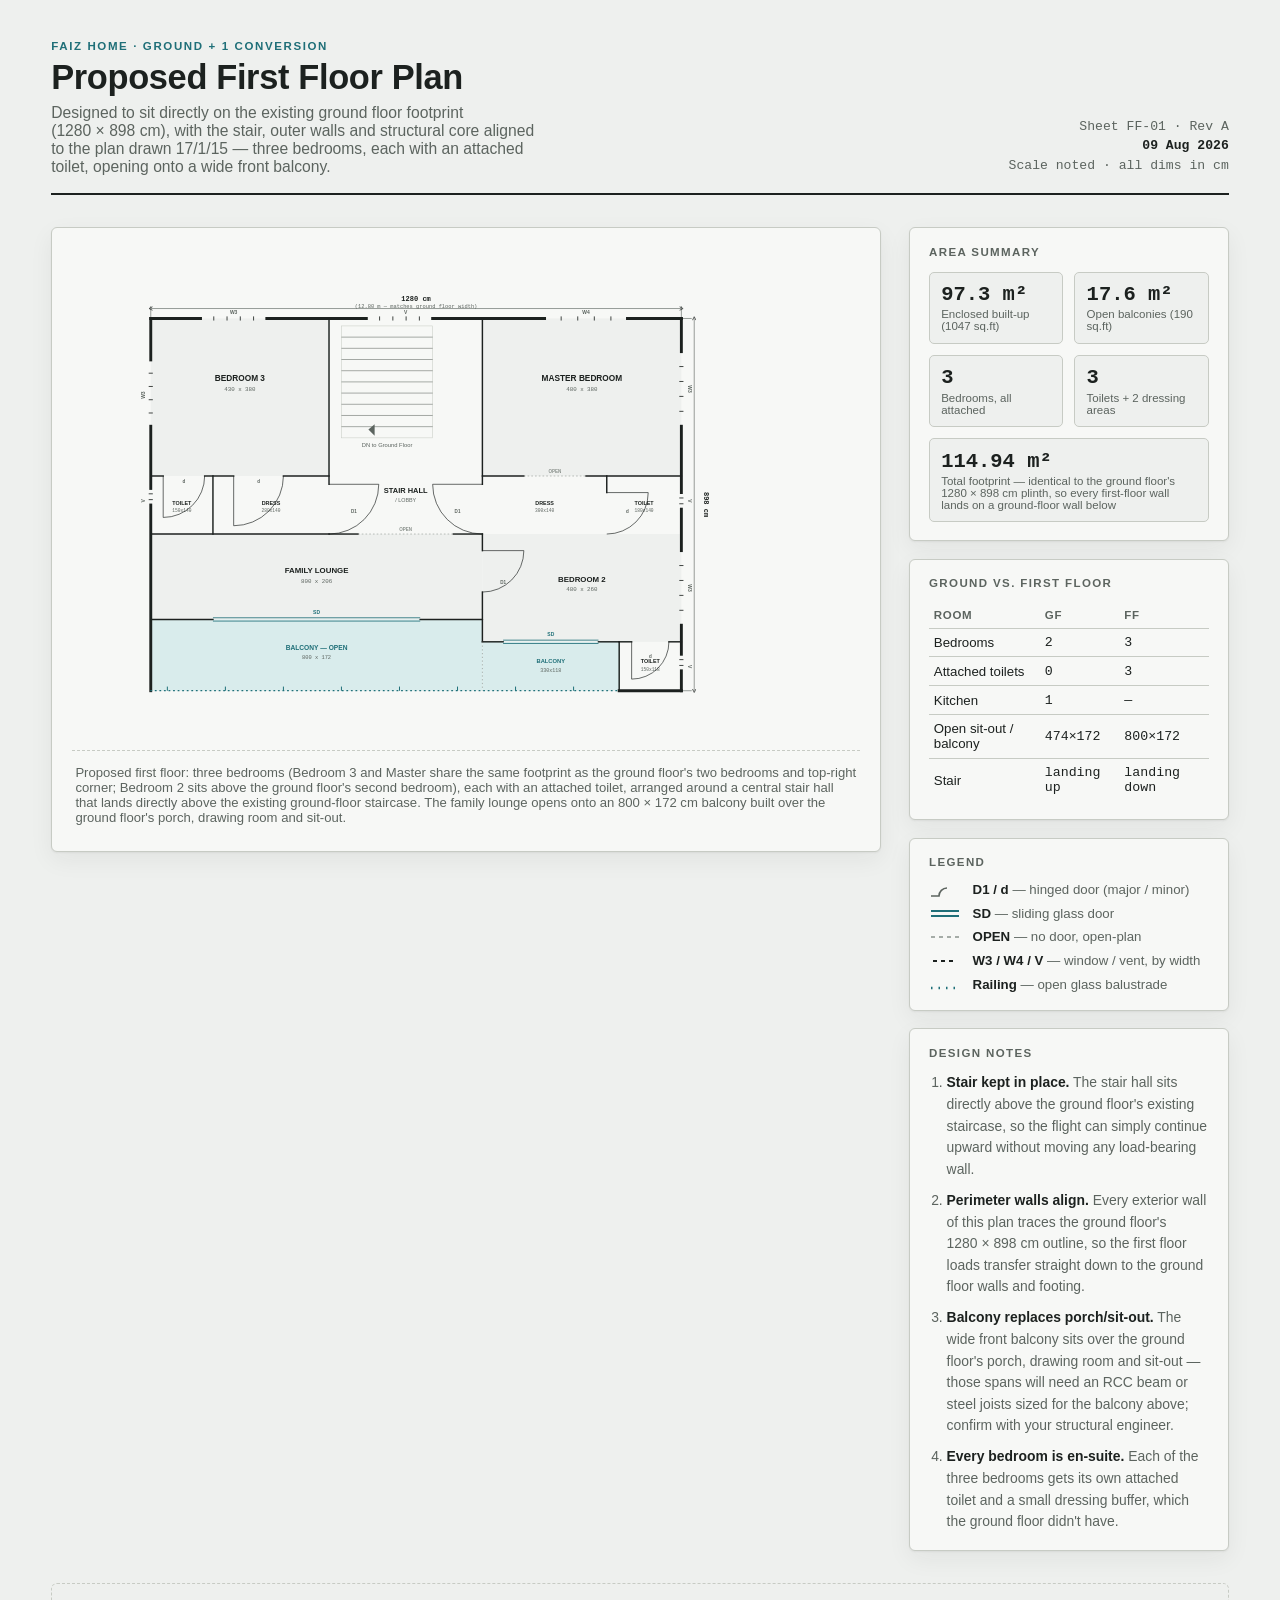
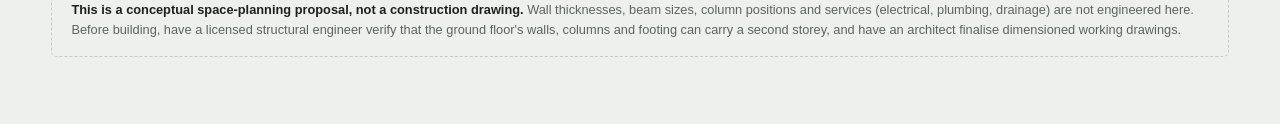
==== first-floor-plan.html @ 9ea0c346 "Add proposed first floor plan for ground+1 conversion Aligns the stair, outer walls and structural c" ====
<!doctype html>
<title>Faiz Home — Proposed First Floor Plan</title>
<style>
  @font-face {
    font-family: "Sheet Mono";
    src: local("SF Mono"), local("Cascadia Code"), local("Consolas");
  }

  :root{
    --paper:#eef0ee;
    --paper-raised:#f7f8f6;
    --ink:#1c211f;
    --ink-soft:#5c645f;
    --ink-faint:#8b928d;
    --grid:#d3d7d1;
    --accent:#1f6f78;
    --accent-soft:#d9ecec;
    --line-hair:#c7cbc4;
    --shadow: 0 1px 2px rgba(28,33,31,.06), 0 8px 24px rgba(28,33,31,.06);
  }
  @media (prefers-color-scheme: dark){
    :root:not([data-theme="light"]){
      --paper:#171a18;
      --paper-raised:#1e2220;
      --ink:#e8ece8;
      --ink-soft:#9aa39c;
      --ink-faint:#616960;
      --grid:#2b302c;
      --accent:#5fd0d4;
      --accent-soft:rgba(95,208,212,.12);
      --line-hair:#33372f;
      --shadow: 0 1px 2px rgba(0,0,0,.3), 0 8px 24px rgba(0,0,0,.35);
    }
  }
  :root[data-theme="dark"]{
    --paper:#171a18;
    --paper-raised:#1e2220;
    --ink:#e8ece8;
    --ink-soft:#9aa39c;
    --ink-faint:#616960;
    --grid:#2b302c;
    --accent:#5fd0d4;
    --accent-soft:rgba(95,208,212,.12);
    --line-hair:#33372f;
    --shadow: 0 1px 2px rgba(0,0,0,.3), 0 8px 24px rgba(0,0,0,.35);
  }

  *{box-sizing:border-box;}
  body{
    margin:0;
    background:var(--paper);
    color:var(--ink);
    font-family:-apple-system,"Segoe UI",Roboto,"Helvetica Neue",Arial,sans-serif;
    padding:2.5rem clamp(1rem,4vw,3.5rem) 4rem;
  }
  .wrap{max-width:1320px;margin:0 auto;}

  header.page{
    display:flex;
    flex-wrap:wrap;
    justify-content:space-between;
    align-items:flex-end;
    gap:1.5rem;
    border-bottom:2px solid var(--ink);
    padding-bottom:1.1rem;
    margin-bottom:2rem;
  }
  .eyebrow{
    font-size:.72rem;
    letter-spacing:.14em;
    text-transform:uppercase;
    color:var(--accent);
    font-weight:700;
    margin:0 0 .4rem;
  }
  h1{
    margin:0;
    font-size:clamp(1.5rem,3vw,2.15rem);
    font-weight:800;
    letter-spacing:-.01em;
    text-wrap:balance;
  }
  .subtitle{
    margin:.4rem 0 0;
    color:var(--ink-soft);
    font-size:.98rem;
    max-width:56ch;
  }
  .meta{
    text-align:right;
    font-family:"Sheet Mono",ui-monospace,"SF Mono","Cascadia Code",Consolas,monospace;
    font-size:.82rem;
    color:var(--ink-soft);
    line-height:1.5;
    font-variant-numeric:tabular-nums;
  }
  .meta strong{color:var(--ink);}

  .layout{
    display:grid;
    grid-template-columns:minmax(0,1fr) 320px;
    gap:1.75rem;
    align-items:start;
  }
  @media (max-width:960px){
    .layout{grid-template-columns:1fr;}
  }

  .sheet{
    background:var(--paper-raised);
    border:1px solid var(--line-hair);
    border-radius:6px;
    box-shadow:var(--shadow);
    padding:1.25rem 1.25rem .5rem;
  }
  .sheet svg{width:100%;height:auto;display:block;}
  figure{margin:0;}
  figcaption{
    font-size:.82rem;
    color:var(--ink-soft);
    padding:.9rem .2rem 1.1rem;
    border-top:1px dashed var(--line-hair);
    margin-top:.75rem;
  }

  .side{display:flex;flex-direction:column;gap:1.1rem;}
  .card{
    background:var(--paper-raised);
    border:1px solid var(--line-hair);
    border-radius:6px;
    padding:1.1rem 1.2rem;
    box-shadow:var(--shadow);
  }
  .card h2{
    font-size:.72rem;
    letter-spacing:.12em;
    text-transform:uppercase;
    color:var(--ink-soft);
    margin:0 0 .85rem;
    font-weight:700;
  }

  .stats{display:grid;grid-template-columns:1fr 1fr;gap:.7rem;}
  .stat{
    background:var(--paper);
    border:1px solid var(--line-hair);
    border-radius:5px;
    padding:.65rem .7rem;
  }
  .stat .n{
    font-family:"Sheet Mono",ui-monospace,"SF Mono",Consolas,monospace;
    font-size:1.28rem;
    font-weight:700;
    font-variant-numeric:tabular-nums;
    display:block;
    color:var(--ink);
  }
  .stat .l{font-size:.72rem;color:var(--ink-soft);margin-top:.15rem;display:block;}
  .stat.full{grid-column:1/-1;}

  .legend{display:flex;flex-direction:column;gap:.55rem;}
  .legend .row{display:flex;align-items:center;gap:.6rem;font-size:.83rem;color:var(--ink-soft);}
  .legend .sw{flex:0 0 34px;height:14px;display:flex;align-items:center;justify-content:center;}
  .legend svg{overflow:visible;}
  .legend b{color:var(--ink);font-weight:600;}

  .notes{margin:0;padding-left:1.1rem;font-size:.87rem;color:var(--ink-soft);line-height:1.55;}
  .notes li{margin-bottom:.6rem;}
  .notes li:last-child{margin-bottom:0;}
  .notes strong{color:var(--ink);}

  table.compare{width:100%;border-collapse:collapse;font-size:.83rem;}
  table.compare th,table.compare td{
    text-align:left;padding:.4rem .3rem;border-bottom:1px solid var(--line-hair);
    font-variant-numeric:tabular-nums;
  }
  table.compare th{color:var(--ink-soft);font-weight:600;font-size:.72rem;text-transform:uppercase;letter-spacing:.06em;}
  table.compare td.n{font-family:"Sheet Mono",ui-monospace,"SF Mono",Consolas,monospace;}
  table.compare tr:last-child td{border-bottom:none;}

  .disclaimer{
    margin-top:2rem;
    padding:1rem 1.2rem;
    border:1px dashed var(--line-hair);
    border-radius:6px;
    font-size:.8rem;
    color:var(--ink-soft);
    line-height:1.55;
  }
  .disclaimer strong{color:var(--ink);}
</style>

<div class="wrap">
  <header class="page">
    <div>
      <p class="eyebrow">Faiz Home &middot; Ground&nbsp;+&nbsp;1 Conversion</p>
      <h1>Proposed First Floor Plan</h1>
      <p class="subtitle">Designed to sit directly on the existing ground floor footprint (1280&nbsp;&times;&nbsp;898&nbsp;cm), with the stair, outer walls and structural core aligned to the plan drawn 17/1/15 — three bedrooms, each with an attached toilet, opening onto a wide front balcony.</p>
    </div>
    <div class="meta">
      Sheet FF&#8209;01 &middot; Rev A<br>
      <strong>09 Aug 2026</strong><br>
      Scale noted &middot; all dims in cm
    </div>
  </header>

  <div class="layout">
    <div class="sheet">
      <figure>
        <svg viewBox="0 0 1900 1180" role="img" aria-label="Proposed first floor plan, 1280 by 898 centimetres, showing bedroom 3 with attached toilet and dressing room, a central stair hall and lobby, a master bedroom suite, a family lounge opening onto an 800 by 172 centimetre front balcony, and bedroom 2 with attached toilet and its own balcony, positioned above the ground floor plan's footprint.">
          <defs>
            <marker id="arrow" viewBox="0 0 10 10" refX="5" refY="5" markerWidth="7" markerHeight="7" orient="auto-start-reverse">
              <path d="M1,1 L9,5 L1,9" fill="none" stroke="currentColor" stroke-width="1.6"/>
            </marker>
          </defs>

          <g fill="none" stroke="currentColor" color="var(--ink-soft)" stroke-width="1.5" font-family="'Sheet Mono',ui-monospace,'SF Mono',Consolas,monospace" font-size="17">
            <!-- width dimension -->
            <line x1="190" y1="170" x2="190" y2="140"/>
            <line x1="1470" y1="170" x2="1470" y2="140"/>
            <line x1="190" y1="146" x2="1470" y2="146" marker-start="url(#arrow)" marker-end="url(#arrow)"/>
            <text x="830" y="128" text-anchor="middle" fill="var(--ink)" stroke="none" font-weight="700">1280 cm</text>
            <text x="830" y="128" text-anchor="middle" fill="var(--ink-soft)" stroke="none" font-size="13" dy="16">(12.80 m — matches ground floor width)</text>

            <!-- depth dimension -->
            <line x1="1470" y1="170" x2="1495" y2="170"/>
            <line x1="1470" y1="1068" x2="1495" y2="1068"/>
            <line x1="1501" y1="170" x2="1501" y2="1068" marker-start="url(#arrow)" marker-end="url(#arrow)"/>
            <text x="1524" y="619" text-anchor="middle" fill="var(--ink)" stroke="none" font-weight="700" transform="rotate(90 1524 619)">898 cm</text>
          </g>

          <g transform="translate(190,170)" font-family="-apple-system,Segoe UI,Roboto,Arial,sans-serif">

            <!-- room fills -->
            <g stroke="none">
              <rect x="0" y="0" width="430" height="380" fill="var(--paper)"/>
              <rect x="800" y="0" width="480" height="380" fill="var(--paper)"/>
              <rect x="0" y="520" width="800" height="206" fill="var(--paper)"/>
              <rect x="800" y="520" width="480" height="260" fill="var(--paper)"/>
              <rect x="0" y="726" width="800" height="172" fill="var(--accent-soft)"/>
              <rect x="800" y="780" width="330" height="118" fill="var(--accent-soft)"/>
            </g>

            <!-- stair flight graphic -->
            <g stroke="var(--ink-soft)" stroke-width="1.3">
              <rect x="460" y="18" width="220" height="270" fill="none" stroke="var(--line-hair)"/>
              <line x1="460" y1="45" x2="680" y2="45"/>
              <line x1="460" y1="72" x2="680" y2="72"/>
              <line x1="460" y1="99" x2="680" y2="99"/>
              <line x1="460" y1="126" x2="680" y2="126"/>
              <line x1="460" y1="153" x2="680" y2="153"/>
              <line x1="460" y1="180" x2="680" y2="180"/>
              <line x1="460" y1="207" x2="680" y2="207"/>
              <line x1="460" y1="234" x2="680" y2="234"/>
              <line x1="460" y1="261" x2="680" y2="261"/>
              <path d="M540,283 L540,255 L525,268 Z" fill="var(--ink-soft)" stroke="none"/>
            </g>
            <text x="570" y="310" text-anchor="middle" font-size="14" fill="var(--ink-soft)">DN to Ground Floor</text>

            <!-- room labels -->
            <g fill="var(--ink)" text-anchor="middle">
              <text x="215" y="150" font-size="20" font-weight="700">BEDROOM 3</text>
              <text x="215" y="174" font-size="14" fill="var(--ink-soft)" font-family="'Sheet Mono',monospace">430 x 380</text>

              <text x="75" y="450" font-size="13" font-weight="700">TOILET</text>
              <text x="75" y="466" font-size="11" fill="var(--ink-soft)" font-family="'Sheet Mono',monospace">150x140</text>

              <text x="290" y="450" font-size="13" font-weight="700">DRESS</text>
              <text x="290" y="466" font-size="11" fill="var(--ink-soft)" font-family="'Sheet Mono',monospace">280x140</text>

              <text x="615" y="420" font-size="18" font-weight="700">STAIR HALL</text>
              <text x="615" y="442" font-size="13" fill="var(--ink-soft)">/ LOBBY</text>

              <text x="1040" y="150" font-size="20" font-weight="700">MASTER BEDROOM</text>
              <text x="1040" y="174" font-size="14" fill="var(--ink-soft)" font-family="'Sheet Mono',monospace">480 x 380</text>

              <text x="950" y="450" font-size="13" font-weight="700">DRESS</text>
              <text x="950" y="466" font-size="11" fill="var(--ink-soft)" font-family="'Sheet Mono',monospace">300x140</text>

              <text x="1190" y="450" font-size="13" font-weight="700">TOILET</text>
              <text x="1190" y="466" font-size="11" fill="var(--ink-soft)" font-family="'Sheet Mono',monospace">180x140</text>

              <text x="400" y="615" font-size="19" font-weight="700">FAMILY LOUNGE</text>
              <text x="400" y="638" font-size="14" fill="var(--ink-soft)" font-family="'Sheet Mono',monospace">800 x 206</text>

              <text x="400" y="800" font-size="16" font-weight="700" fill="var(--accent)">BALCONY — OPEN</text>
              <text x="400" y="822" font-size="13" fill="var(--ink-soft)" font-family="'Sheet Mono',monospace">800 x 172</text>

              <text x="1040" y="635" font-size="19" font-weight="700">BEDROOM 2</text>
              <text x="1040" y="658" font-size="14" fill="var(--ink-soft)" font-family="'Sheet Mono',monospace">480 x 260</text>

              <text x="965" y="832" font-size="14" font-weight="700" fill="var(--accent)">BALCONY</text>
              <text x="965" y="852" font-size="12" fill="var(--ink-soft)" font-family="'Sheet Mono',monospace">330x118</text>

              <text x="1205" y="832" font-size="13" font-weight="700">TOILET</text>
              <text x="1205" y="850" font-size="11" fill="var(--ink-soft)" font-family="'Sheet Mono',monospace">150x118</text>
            </g>

            <!-- exterior walls (segments skip window openings) -->
            <g stroke="var(--ink)" stroke-width="7" stroke-linecap="square">
              <line x1="0" y1="0" x2="120" y2="0"/>
              <line x1="280" y1="0" x2="520" y2="0"/>
              <line x1="680" y1="0" x2="950" y2="0"/>
              <line x1="1150" y1="0" x2="1280" y2="0"/>

              <line x1="1280" y1="0" x2="1280" y2="80"/>
              <line x1="1280" y1="260" x2="1280" y2="420"/>
              <line x1="1280" y1="460" x2="1280" y2="560"/>
              <line x1="1280" y1="740" x2="1280" y2="810"/>
              <line x1="1280" y1="850" x2="1280" y2="898"/>

              <line x1="0" y1="0" x2="0" y2="100"/>
              <line x1="0" y1="260" x2="0" y2="410"/>
              <line x1="0" y1="450" x2="0" y2="898"/>

              <line x1="1130" y1="898" x2="1280" y2="898"/>
            </g>

            <!-- balcony railing (open south facade) -->
            <g stroke="var(--accent)" stroke-width="3" stroke-dasharray="2 9" stroke-linecap="round">
              <line x1="0" y1="898" x2="1130" y2="898"/>
            </g>
            <g stroke="var(--accent)" stroke-width="2.4">
              <line x1="40" y1="888" x2="40" y2="898"/>
              <line x1="180" y1="888" x2="180" y2="898"/>
              <line x1="320" y1="888" x2="320" y2="898"/>
              <line x1="460" y1="888" x2="460" y2="898"/>
              <line x1="600" y1="888" x2="600" y2="898"/>
              <line x1="740" y1="888" x2="740" y2="898"/>
              <line x1="880" y1="888" x2="880" y2="898"/>
              <line x1="1020" y1="888" x2="1020" y2="898"/>
            </g>

            <!-- interior walls -->
            <g stroke="var(--ink)" stroke-width="3.5" stroke-linecap="square">
              <line x1="430" y1="0" x2="430" y2="400"/>
              <line x1="800" y1="0" x2="800" y2="400"/>
              <line x1="0" y1="380" x2="30" y2="380"/>
              <line x1="130" y1="380" x2="200" y2="380"/>
              <line x1="320" y1="380" x2="430" y2="380"/>
              <line x1="150" y1="380" x2="150" y2="520"/>
              <line x1="800" y1="380" x2="900" y2="380"/>
              <line x1="1050" y1="380" x2="1280" y2="380"/>
              <line x1="1100" y1="380" x2="1100" y2="420"/>
              <line x1="0" y1="520" x2="430" y2="520"/>
              <line x1="430" y1="520" x2="500" y2="520"/>
              <line x1="730" y1="520" x2="800" y2="520"/>
              <line x1="800" y1="520" x2="800" y2="560"/>
              <line x1="800" y1="660" x2="800" y2="780"/>
              <line x1="800" y1="780" x2="850" y2="780"/>
              <line x1="1080" y1="780" x2="1130" y2="780"/>
              <line x1="1130" y1="780" x2="1160" y2="780"/>
              <line x1="1250" y1="780" x2="1280" y2="780"/>
              <line x1="1130" y1="780" x2="1130" y2="898"/>
              <line x1="0" y1="726" x2="150" y2="726"/>
              <line x1="650" y1="726" x2="800" y2="726"/>
            </g>
            <g stroke="var(--ink-faint)" stroke-width="1.6" stroke-dasharray="3 6">
              <line x1="800" y1="780" x2="800" y2="898"/>
            </g>

            <!-- open / no-door connections -->
            <g stroke="var(--ink-faint)" stroke-width="1.4" stroke-dasharray="4 5">
              <line x1="900" y1="380" x2="1050" y2="380"/>
              <line x1="500" y1="520" x2="730" y2="520"/>
            </g>
            <g fill="var(--ink-faint)" text-anchor="middle" font-size="11" font-weight="600">
              <text x="975" y="373">OPEN</text>
              <text x="615" y="513">OPEN</text>
            </g>

            <!-- door swings -->
            <g fill="none" stroke="var(--ink)" stroke-width="1.6">
              <path d="M30,380 L30,480"/>
              <path d="M130,380 A100,100 0 0,1 30,480"/>

              <path d="M200,380 L200,500"/>
              <path d="M320,380 A120,120 0 0,1 200,500"/>

              <path d="M430,400 L550,400"/>
              <path d="M430,520 A120,120 0 0,0 550,400"/>

              <path d="M800,400 L680,400"/>
              <path d="M800,520 A120,120 0 0,1 680,400"/>

              <path d="M1100,420 L1200,420"/>
              <path d="M1100,520 A100,100 0 0,0 1200,420"/>

              <path d="M800,560 L900,560"/>
              <path d="M800,660 A100,100 0 0,0 900,560"/>

              <path d="M1160,780 L1160,870"/>
              <path d="M1250,780 A90,90 0 0,1 1160,870"/>
            </g>
            <g fill="var(--ink-soft)" text-anchor="middle" font-size="11" font-weight="600">
              <text x="80" y="398">d</text>
              <text x="260" y="398">d</text>
              <text x="490" y="470">D1</text>
              <text x="740" y="470">D1</text>
              <text x="1150" y="470">d</text>
              <text x="850" y="640">D1</text>
              <text x="1205" y="820">d</text>
            </g>

            <!-- sliding glass doors -->
            <g stroke="var(--accent)" stroke-width="2">
              <line x1="150" y1="722" x2="650" y2="722"/>
              <line x1="150" y1="730" x2="650" y2="730"/>
              <line x1="850" y1="776" x2="1080" y2="776"/>
              <line x1="850" y1="784" x2="1080" y2="784"/>
            </g>
            <g fill="var(--accent)" text-anchor="middle" font-size="12" font-weight="700">
              <text x="400" y="712">SD</text>
              <text x="965" y="766">SD</text>
            </g>

            <!-- windows / vents -->
            <g stroke="var(--ink)" stroke-width="2">
              <line x1="152" y1="-5" x2="152" y2="5"/><line x1="184" y1="-5" x2="184" y2="5"/><line x1="216" y1="-5" x2="216" y2="5"/><line x1="248" y1="-5" x2="248" y2="5"/>
              <line x1="-5" y1="132" x2="5" y2="132"/><line x1="-5" y1="164" x2="5" y2="164"/><line x1="-5" y1="196" x2="5" y2="196"/><line x1="-5" y1="228" x2="5" y2="228"/>
              <line x1="-5" y1="423" x2="5" y2="423"/><line x1="-5" y1="437" x2="5" y2="437"/>
              <line x1="552" y1="-5" x2="552" y2="5"/><line x1="584" y1="-5" x2="584" y2="5"/><line x1="616" y1="-5" x2="616" y2="5"/><line x1="648" y1="-5" x2="648" y2="5"/>
              <line x1="990" y1="-5" x2="990" y2="5"/><line x1="1030" y1="-5" x2="1030" y2="5"/><line x1="1070" y1="-5" x2="1070" y2="5"/><line x1="1110" y1="-5" x2="1110" y2="5"/>
              <line x1="1275" y1="116" x2="1285" y2="116"/><line x1="1275" y1="152" x2="1285" y2="152"/><line x1="1275" y1="188" x2="1285" y2="188"/><line x1="1275" y1="224" x2="1285" y2="224"/>
              <line x1="1275" y1="433" x2="1285" y2="433"/><line x1="1275" y1="447" x2="1285" y2="447"/>
              <line x1="1275" y1="596" x2="1285" y2="596"/><line x1="1275" y1="632" x2="1285" y2="632"/><line x1="1275" y1="668" x2="1285" y2="668"/><line x1="1275" y1="704" x2="1285" y2="704"/>
              <line x1="1275" y1="823" x2="1285" y2="823"/><line x1="1275" y1="837" x2="1285" y2="837"/>
            </g>
            <g fill="var(--ink-soft)" text-anchor="middle" font-size="12" font-weight="600">
              <text x="200" y="-12">W3</text>
              <text x="-14" y="185" transform="rotate(-90 -14 185)">W3</text>
              <text x="-14" y="440" transform="rotate(-90 -14 440)">V</text>
              <text x="615" y="-12">V</text>
              <text x="1050" y="-12">W4</text>
              <text x="1296" y="170" transform="rotate(90 1296 170)">W3</text>
              <text x="1296" y="440" transform="rotate(90 1296 440)">V</text>
              <text x="1296" y="650" transform="rotate(90 1296 650)">W3</text>
              <text x="1296" y="840" transform="rotate(90 1296 840)">V</text>
            </g>

            <!-- outer boundary highlight (structural alignment cue) -->
            <rect x="0" y="0" width="1280" height="898" fill="none" stroke="var(--ink)" stroke-width="1" stroke-dasharray="1 0" opacity="0"/>
          </g>
        </svg>
        <figcaption>Proposed first floor: three bedrooms (Bedroom&nbsp;3 and Master share the same footprint as the ground floor's two bedrooms and top-right corner; Bedroom&nbsp;2 sits above the ground floor's second bedroom), each with an attached toilet, arranged around a central stair hall that lands directly above the existing ground-floor staircase. The family lounge opens onto an 800&nbsp;&times;&nbsp;172&nbsp;cm balcony built over the ground floor's porch, drawing room and sit-out.</figcaption>
      </figure>
    </div>

    <div class="side">
      <div class="card">
        <h2>Area Summary</h2>
        <div class="stats">
          <div class="stat"><span class="n">97.3&nbsp;m&sup2;</span><span class="l">Enclosed built-up (1047 sq.ft)</span></div>
          <div class="stat"><span class="n">17.6&nbsp;m&sup2;</span><span class="l">Open balconies (190 sq.ft)</span></div>
          <div class="stat"><span class="n">3</span><span class="l">Bedrooms, all attached</span></div>
          <div class="stat"><span class="n">3</span><span class="l">Toilets + 2 dressing areas</span></div>
          <div class="stat full"><span class="n">114.94&nbsp;m&sup2;</span><span class="l">Total footprint — identical to the ground floor's 1280&nbsp;&times;&nbsp;898&nbsp;cm plinth, so every first-floor wall lands on a ground-floor wall below</span></div>
        </div>
      </div>

      <div class="card">
        <h2>Ground vs. First Floor</h2>
        <table class="compare">
          <thead><tr><th>Room</th><th>GF</th><th>FF</th></tr></thead>
          <tbody>
            <tr><td>Bedrooms</td><td class="n">2</td><td class="n">3</td></tr>
            <tr><td>Attached toilets</td><td class="n">0</td><td class="n">3</td></tr>
            <tr><td>Kitchen</td><td class="n">1</td><td class="n">&mdash;</td></tr>
            <tr><td>Open sit-out / balcony</td><td class="n">474&times;172</td><td class="n">800&times;172</td></tr>
            <tr><td>Stair</td><td class="n">landing up</td><td class="n">landing down</td></tr>
          </tbody>
        </table>
      </div>

      <div class="card">
        <h2>Legend</h2>
        <div class="legend">
          <div class="row"><span class="sw"><svg width="34" height="14"><path d="M2,7 L10,7 A8,8 0 0,1 18,-1" fill="none" stroke="var(--ink-soft)" stroke-width="1.6" transform="translate(0,7)"/></svg></span><span><b>D1 / d</b> &mdash; hinged door (major / minor)</span></div>
          <div class="row"><span class="sw"><svg width="34" height="14"><line x1="2" y1="5" x2="30" y2="5" stroke="var(--accent)" stroke-width="2"/><line x1="2" y1="10" x2="30" y2="10" stroke="var(--accent)" stroke-width="2"/></svg></span><span><b>SD</b> &mdash; sliding glass door</span></div>
          <div class="row"><span class="sw"><svg width="34" height="14"><line x1="2" y1="7" x2="30" y2="7" stroke="var(--ink-faint)" stroke-width="1.4" stroke-dasharray="4 4"/></svg></span><span><b>OPEN</b> &mdash; no door, open-plan</span></div>
          <div class="row"><span class="sw"><svg width="34" height="14"><line x1="4" y1="7" x2="8" y2="7" stroke="var(--ink)" stroke-width="2"/><line x1="12" y1="7" x2="16" y2="7" stroke="var(--ink)" stroke-width="2"/><line x1="20" y1="7" x2="24" y2="7" stroke="var(--ink)" stroke-width="2"/></svg></span><span><b>W3 / W4 / V</b> &mdash; window / vent, by width</span></div>
          <div class="row"><span class="sw"><svg width="34" height="14"><line x1="2" y1="10" x2="30" y2="10" stroke="var(--accent)" stroke-width="2.4" stroke-dasharray="1.5 6"/></svg></span><span><b>Railing</b> &mdash; open glass balustrade</span></div>
        </div>
      </div>

      <div class="card">
        <h2>Design Notes</h2>
        <ol class="notes">
          <li><strong>Stair kept in place.</strong> The stair hall sits directly above the ground floor's existing staircase, so the flight can simply continue upward without moving any load-bearing wall.</li>
          <li><strong>Perimeter walls align.</strong> Every exterior wall of this plan traces the ground floor's 1280&nbsp;&times;&nbsp;898&nbsp;cm outline, so the first floor loads transfer straight down to the ground floor walls and footing.</li>
          <li><strong>Balcony replaces porch/sit-out.</strong> The wide front balcony sits over the ground floor's porch, drawing room and sit-out — those spans will need an RCC beam or steel joists sized for the balcony above; confirm with your structural engineer.</li>
          <li><strong>Every bedroom is en-suite.</strong> Each of the three bedrooms gets its own attached toilet and a small dressing buffer, which the ground floor didn't have.</li>
        </ol>
      </div>
    </div>
  </div>

  <div class="disclaimer">
    <strong>This is a conceptual space-planning proposal, not a construction drawing.</strong> Wall thicknesses, beam sizes, column positions and services (electrical, plumbing, drainage) are not engineered here. Before building, have a licensed structural engineer verify that the ground floor's walls, columns and footing can carry a second storey, and have an architect finalise dimensioned working drawings.
  </div>
</div>
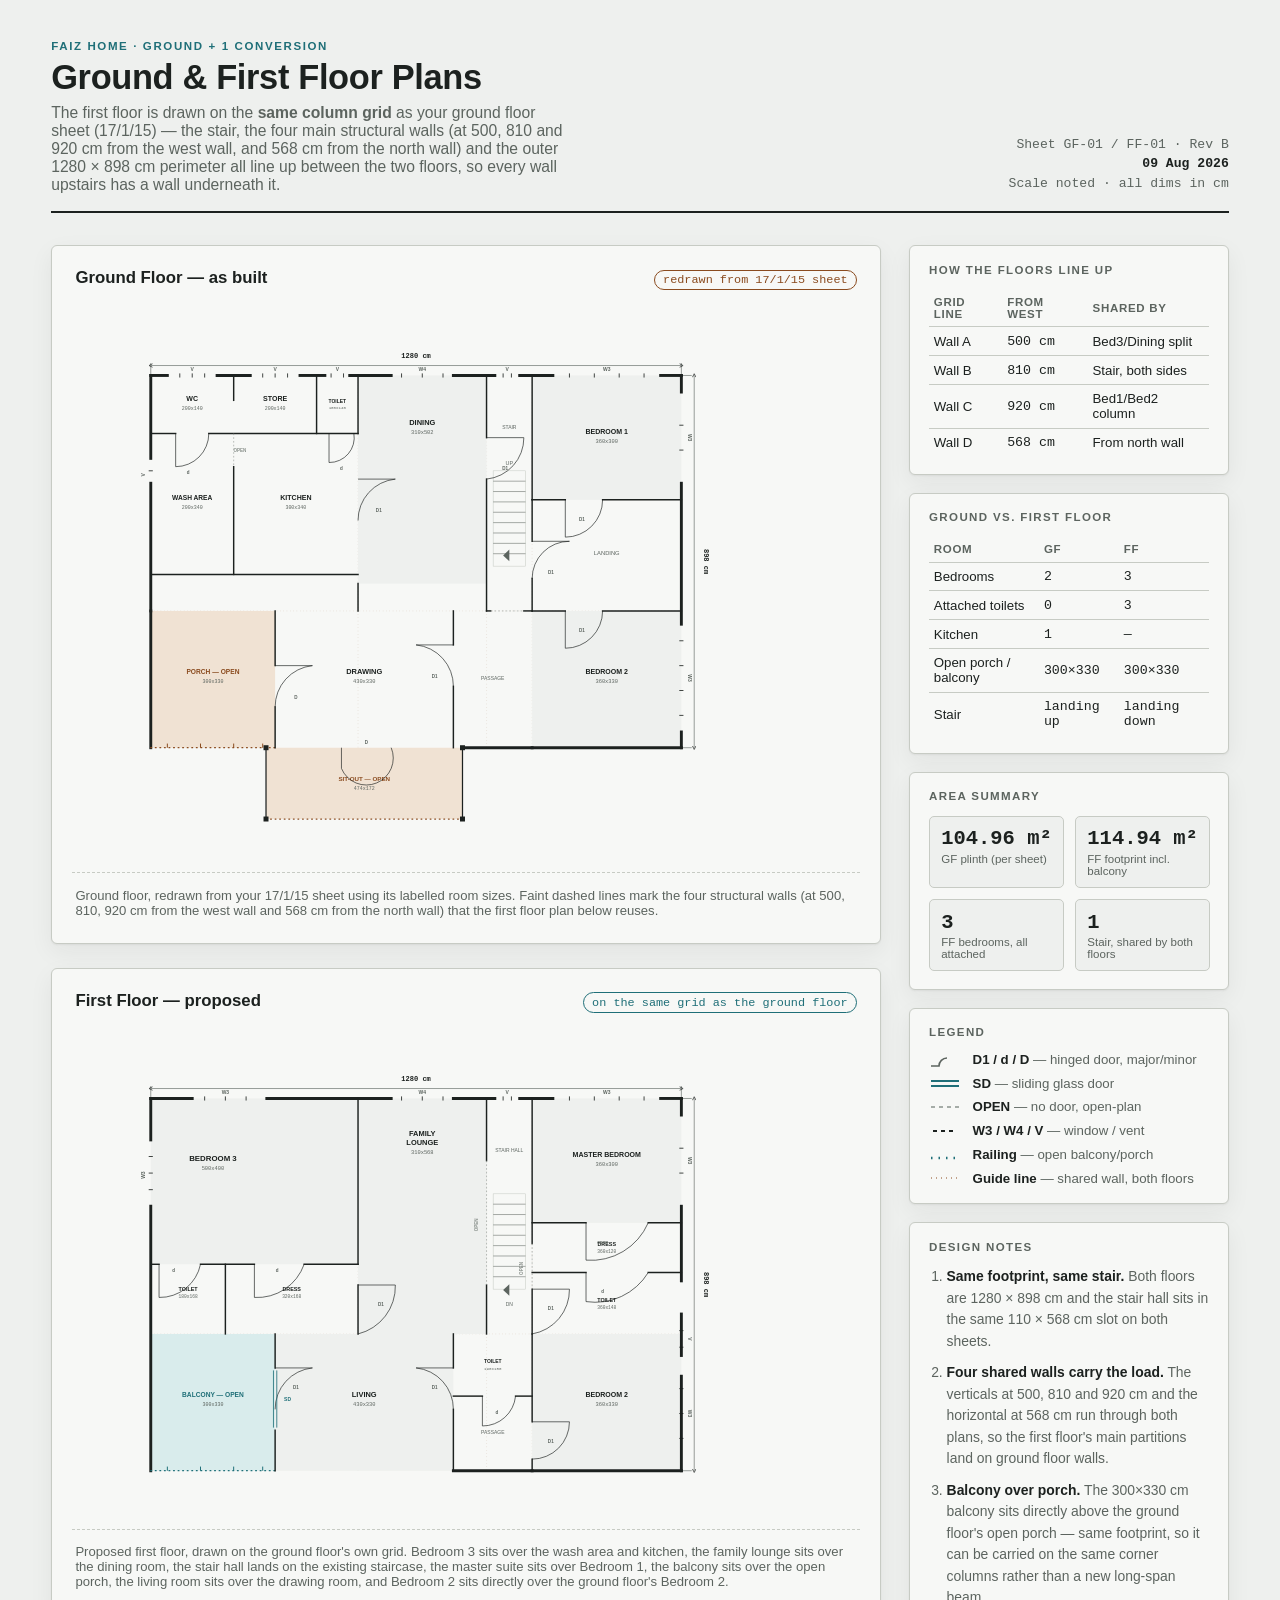
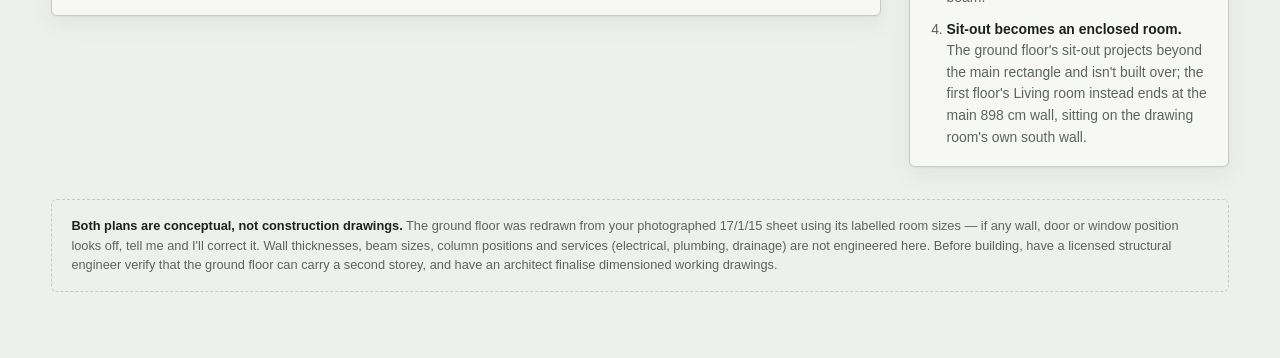
==== commit b93ceafe: "Redraw ground floor and align first floor to its structural grid Reconstructs the ground floor from " ====
--- a/first-floor-plan.html
+++ b/first-floor-plan.html
@@ -1,5 +1,5 @@
 <!doctype html>
-<title>Faiz Home — Proposed First Floor Plan</title>
+<title>Faiz Home — Ground &amp; First Floor Plans</title>
 <style>
   @font-face {
     font-family: "Sheet Mono";
@@ -15,6 +15,8 @@
     --grid:#d3d7d1;
     --accent:#1f6f78;
     --accent-soft:#d9ecec;
+    --gf-accent:#8a4b1f;
+    --gf-accent-soft:#f0e2d3;
     --line-hair:#c7cbc4;
     --shadow: 0 1px 2px rgba(28,33,31,.06), 0 8px 24px rgba(28,33,31,.06);
   }
@@ -28,6 +30,8 @@
       --grid:#2b302c;
       --accent:#5fd0d4;
       --accent-soft:rgba(95,208,212,.12);
+      --gf-accent:#e2a26b;
+      --gf-accent-soft:rgba(226,162,107,.14);
       --line-hair:#33372f;
       --shadow: 0 1px 2px rgba(0,0,0,.3), 0 8px 24px rgba(0,0,0,.35);
     }
@@ -41,6 +45,8 @@
     --grid:#2b302c;
     --accent:#5fd0d4;
     --accent-soft:rgba(95,208,212,.12);
+    --gf-accent:#e2a26b;
+    --gf-accent-soft:rgba(226,162,107,.14);
     --line-hair:#33372f;
     --shadow: 0 1px 2px rgba(0,0,0,.3), 0 8px 24px rgba(0,0,0,.35);
   }
@@ -84,7 +90,7 @@
     margin:.4rem 0 0;
     color:var(--ink-soft);
     font-size:.98rem;
-    max-width:56ch;
+    max-width:60ch;
   }
   .meta{
     text-align:right;
@@ -106,6 +112,8 @@
     .layout{grid-template-columns:1fr;}
   }
 
+  .plans{display:flex;flex-direction:column;gap:1.5rem;}
+
   .sheet{
     background:var(--paper-raised);
     border:1px solid var(--line-hair);
@@ -113,6 +121,24 @@
     box-shadow:var(--shadow);
     padding:1.25rem 1.25rem .5rem;
   }
+  .sheet-head{
+    display:flex;
+    align-items:baseline;
+    justify-content:space-between;
+    gap:1rem;
+    padding:.1rem .2rem .9rem;
+  }
+  .sheet-head h2{margin:0;font-size:1.05rem;font-weight:700;}
+  .sheet-head .tag{
+    font-family:"Sheet Mono",ui-monospace,"SF Mono",Consolas,monospace;
+    font-size:.74rem;
+    padding:.15rem .5rem;
+    border-radius:99px;
+    border:1px solid var(--line-hair);
+    color:var(--ink-soft);
+  }
+  .tag.gf{color:var(--gf-accent);border-color:var(--gf-accent);}
+  .tag.ff{color:var(--accent);border-color:var(--accent);}
   .sheet svg{width:100%;height:auto;display:block;}
   figure{margin:0;}
   figcaption{
@@ -194,268 +220,545 @@
   <header class="page">
     <div>
       <p class="eyebrow">Faiz Home &middot; Ground&nbsp;+&nbsp;1 Conversion</p>
-      <h1>Proposed First Floor Plan</h1>
-      <p class="subtitle">Designed to sit directly on the existing ground floor footprint (1280&nbsp;&times;&nbsp;898&nbsp;cm), with the stair, outer walls and structural core aligned to the plan drawn 17/1/15 — three bedrooms, each with an attached toilet, opening onto a wide front balcony.</p>
+      <h1>Ground &amp; First Floor Plans</h1>
+      <p class="subtitle">The first floor is drawn on the <strong>same column grid</strong> as your ground floor sheet (17/1/15) — the stair, the four main structural walls (at 500, 810 and 920&nbsp;cm from the west wall, and 568&nbsp;cm from the north wall) and the outer 1280&nbsp;&times;&nbsp;898&nbsp;cm perimeter all line up between the two floors, so every wall upstairs has a wall underneath it.</p>
     </div>
     <div class="meta">
-      Sheet FF&#8209;01 &middot; Rev A<br>
+      Sheet GF&#8209;01 / FF&#8209;01 &middot; Rev B<br>
       <strong>09 Aug 2026</strong><br>
       Scale noted &middot; all dims in cm
     </div>
   </header>
 
   <div class="layout">
-    <div class="sheet">
-      <figure>
-        <svg viewBox="0 0 1900 1180" role="img" aria-label="Proposed first floor plan, 1280 by 898 centimetres, showing bedroom 3 with attached toilet and dressing room, a central stair hall and lobby, a master bedroom suite, a family lounge opening onto an 800 by 172 centimetre front balcony, and bedroom 2 with attached toilet and its own balcony, positioned above the ground floor plan's footprint.">
-          <defs>
-            <marker id="arrow" viewBox="0 0 10 10" refX="5" refY="5" markerWidth="7" markerHeight="7" orient="auto-start-reverse">
-              <path d="M1,1 L9,5 L1,9" fill="none" stroke="currentColor" stroke-width="1.6"/>
-            </marker>
-          </defs>
-
-          <g fill="none" stroke="currentColor" color="var(--ink-soft)" stroke-width="1.5" font-family="'Sheet Mono',ui-monospace,'SF Mono',Consolas,monospace" font-size="17">
-            <!-- width dimension -->
-            <line x1="190" y1="170" x2="190" y2="140"/>
-            <line x1="1470" y1="170" x2="1470" y2="140"/>
-            <line x1="190" y1="146" x2="1470" y2="146" marker-start="url(#arrow)" marker-end="url(#arrow)"/>
-            <text x="830" y="128" text-anchor="middle" fill="var(--ink)" stroke="none" font-weight="700">1280 cm</text>
-            <text x="830" y="128" text-anchor="middle" fill="var(--ink-soft)" stroke="none" font-size="13" dy="16">(12.80 m — matches ground floor width)</text>
-
-            <!-- depth dimension -->
-            <line x1="1470" y1="170" x2="1495" y2="170"/>
-            <line x1="1470" y1="1068" x2="1495" y2="1068"/>
-            <line x1="1501" y1="170" x2="1501" y2="1068" marker-start="url(#arrow)" marker-end="url(#arrow)"/>
-            <text x="1524" y="619" text-anchor="middle" fill="var(--ink)" stroke="none" font-weight="700" transform="rotate(90 1524 619)">898 cm</text>
-          </g>
-
-          <g transform="translate(190,170)" font-family="-apple-system,Segoe UI,Roboto,Arial,sans-serif">
-
-            <!-- room fills -->
-            <g stroke="none">
-              <rect x="0" y="0" width="430" height="380" fill="var(--paper)"/>
-              <rect x="800" y="0" width="480" height="380" fill="var(--paper)"/>
-              <rect x="0" y="520" width="800" height="206" fill="var(--paper)"/>
-              <rect x="800" y="520" width="480" height="260" fill="var(--paper)"/>
-              <rect x="0" y="726" width="800" height="172" fill="var(--accent-soft)"/>
-              <rect x="800" y="780" width="330" height="118" fill="var(--accent-soft)"/>
+    <div class="plans">
+
+      <!-- ============ GROUND FLOOR ============ -->
+      <div class="sheet">
+        <div class="sheet-head">
+          <h2>Ground Floor — as built</h2>
+          <span class="tag gf">redrawn from 17/1/15 sheet</span>
+        </div>
+        <figure>
+          <svg viewBox="0 0 1900 1340" role="img" aria-label="Ground floor plan, 1280 by 898 centimetres, redrawn from the original sheet: WC, store and a small toilet along the north wall, wash area and kitchen below them, a 310 by 502 centimetre dining room and staircase in the centre, bedroom 1 in the north-east corner above bedroom 2, a porch, drawing room and passage across the front, and a 474 by 172 centimetre sit-out projecting south of the drawing room.">
+            <defs>
+              <marker id="arrowGF" viewBox="0 0 10 10" refX="5" refY="5" markerWidth="7" markerHeight="7" orient="auto-start-reverse">
+                <path d="M1,1 L9,5 L1,9" fill="none" stroke="currentColor" stroke-width="1.6"/>
+              </marker>
+            </defs>
+
+            <g fill="none" stroke="currentColor" color="var(--ink-soft)" stroke-width="1.5" font-family="'Sheet Mono',ui-monospace,'SF Mono',Consolas,monospace" font-size="17">
+              <line x1="190" y1="170" x2="190" y2="140"/>
+              <line x1="1470" y1="170" x2="1470" y2="140"/>
+              <line x1="190" y1="146" x2="1470" y2="146" marker-start="url(#arrowGF)" marker-end="url(#arrowGF)"/>
+              <text x="830" y="128" text-anchor="middle" fill="var(--ink)" stroke="none" font-weight="700">1280 cm</text>
+
+              <line x1="1470" y1="170" x2="1495" y2="170"/>
+              <line x1="1470" y1="1068" x2="1495" y2="1068"/>
+              <line x1="1501" y1="170" x2="1501" y2="1068" marker-start="url(#arrowGF)" marker-end="url(#arrowGF)"/>
+              <text x="1524" y="619" text-anchor="middle" fill="var(--ink)" stroke="none" font-weight="700" transform="rotate(90 1524 619)">898 cm</text>
             </g>
 
-            <!-- stair flight graphic -->
-            <g stroke="var(--ink-soft)" stroke-width="1.3">
-              <rect x="460" y="18" width="220" height="270" fill="none" stroke="var(--line-hair)"/>
-              <line x1="460" y1="45" x2="680" y2="45"/>
-              <line x1="460" y1="72" x2="680" y2="72"/>
-              <line x1="460" y1="99" x2="680" y2="99"/>
-              <line x1="460" y1="126" x2="680" y2="126"/>
-              <line x1="460" y1="153" x2="680" y2="153"/>
-              <line x1="460" y1="180" x2="680" y2="180"/>
-              <line x1="460" y1="207" x2="680" y2="207"/>
-              <line x1="460" y1="234" x2="680" y2="234"/>
-              <line x1="460" y1="261" x2="680" y2="261"/>
-              <path d="M540,283 L540,255 L525,268 Z" fill="var(--ink-soft)" stroke="none"/>
+            <g transform="translate(190,170)" font-family="-apple-system,Segoe UI,Roboto,Arial,sans-serif">
+
+              <!-- shared structural grid guides -->
+              <g stroke="var(--gf-accent)" stroke-width="1" stroke-dasharray="1 7" opacity=".55">
+                <line x1="500" y1="0" x2="500" y2="898"/>
+                <line x1="810" y1="0" x2="810" y2="898"/>
+                <line x1="920" y1="0" x2="920" y2="898"/>
+                <line x1="0" y1="568" x2="1280" y2="568"/>
+              </g>
+
+              <!-- room fills -->
+              <g stroke="none">
+                <rect x="500" y="0" width="310" height="502" fill="var(--paper)"/>
+                <rect x="920" y="0" width="360" height="300" fill="var(--paper)"/>
+                <rect x="0" y="568" width="300" height="330" fill="var(--gf-accent-soft)"/>
+                <rect x="920" y="568" width="360" height="330" fill="var(--paper)"/>
+                <rect x="278" y="898" width="474" height="172" fill="var(--gf-accent-soft)"/>
+              </g>
+
+              <!-- stair symbol -->
+              <g stroke="var(--ink-soft)" stroke-width="1.3">
+                <rect x="826" y="230" width="78" height="230" fill="none" stroke="var(--line-hair)"/>
+                <line x1="826" y1="255" x2="904" y2="255"/>
+                <line x1="826" y1="280" x2="904" y2="280"/>
+                <line x1="826" y1="305" x2="904" y2="305"/>
+                <line x1="826" y1="330" x2="904" y2="330"/>
+                <line x1="826" y1="355" x2="904" y2="355"/>
+                <line x1="826" y1="380" x2="904" y2="380"/>
+                <line x1="826" y1="405" x2="904" y2="405"/>
+                <line x1="826" y1="430" x2="904" y2="430"/>
+                <path d="M865,448 L865,420 L850,434 Z" fill="var(--ink-soft)" stroke="none"/>
+              </g>
+              <text x="865" y="215" text-anchor="middle" font-size="13" fill="var(--ink-soft)">UP</text>
+
+              <!-- room labels -->
+              <g fill="var(--ink)" text-anchor="middle">
+                <text x="100" y="62" font-size="17" font-weight="700">WC</text>
+                <text x="100" y="84" font-size="12" fill="var(--ink-soft)" font-family="'Sheet Mono',monospace">200x140</text>
+
+                <text x="300" y="62" font-size="17" font-weight="700">STORE</text>
+                <text x="300" y="84" font-size="12" fill="var(--ink-soft)" font-family="'Sheet Mono',monospace">200x140</text>
+
+                <text x="450" y="66" font-size="12" font-weight="700">TOILET</text>
+                <text x="450" y="82" font-size="10" fill="var(--ink-soft)" font-family="'Sheet Mono',monospace">100x140</text>
+
+                <text x="100" y="300" font-size="16" font-weight="700">WASH AREA</text>
+                <text x="100" y="322" font-size="12" fill="var(--ink-soft)" font-family="'Sheet Mono',monospace">200x340</text>
+
+                <text x="350" y="300" font-size="17" font-weight="700">KITCHEN</text>
+                <text x="350" y="322" font-size="12" fill="var(--ink-soft)" font-family="'Sheet Mono',monospace">300x340</text>
+
+                <text x="655" y="120" font-size="18" font-weight="700">DINING</text>
+                <text x="655" y="142" font-size="13" fill="var(--ink-soft)" font-family="'Sheet Mono',monospace">310x502</text>
+
+                <text x="865" y="130" font-size="12" fill="var(--ink-soft)">STAIR</text>
+
+                <text x="1100" y="140" font-size="17" font-weight="700">BEDROOM 1</text>
+                <text x="1100" y="162" font-size="13" fill="var(--ink-soft)" font-family="'Sheet Mono',monospace">360x300</text>
+
+                <text x="1100" y="434" font-size="14" fill="var(--ink-soft)">LANDING</text>
+
+                <text x="150" y="720" font-size="16" font-weight="700" fill="var(--gf-accent)">PORCH — OPEN</text>
+                <text x="150" y="742" font-size="12" fill="var(--ink-soft)" font-family="'Sheet Mono',monospace">300x330</text>
+
+                <text x="515" y="720" font-size="18" font-weight="700">DRAWING</text>
+                <text x="515" y="742" font-size="13" fill="var(--ink-soft)" font-family="'Sheet Mono',monospace">430x330</text>
+
+                <text x="825" y="734" font-size="12" fill="var(--ink-soft)">PASSAGE</text>
+
+                <text x="1100" y="720" font-size="17" font-weight="700">BEDROOM 2</text>
+                <text x="1100" y="742" font-size="13" fill="var(--ink-soft)" font-family="'Sheet Mono',monospace">360x330</text>
+
+                <text x="515" y="978" font-size="15" font-weight="700" fill="var(--gf-accent)">SIT-OUT — OPEN</text>
+                <text x="515" y="1000" font-size="12" fill="var(--ink-soft)" font-family="'Sheet Mono',monospace">474x172</text>
+              </g>
+
+              <!-- exterior walls -->
+              <g stroke="var(--ink)" stroke-width="7" stroke-linecap="square">
+                <line x1="0" y1="0" x2="40" y2="0"/>
+                <line x1="160" y1="0" x2="240" y2="0"/>
+                <line x1="360" y1="0" x2="420" y2="0"/>
+                <line x1="480" y1="0" x2="580" y2="0"/>
+                <line x1="730" y1="0" x2="830" y2="0"/>
+                <line x1="890" y1="0" x2="970" y2="0"/>
+                <line x1="1230" y1="0" x2="1280" y2="0"/>
+
+                <line x1="1280" y1="0" x2="1280" y2="40"/>
+                <line x1="1280" y1="260" x2="1280" y2="600"/>
+                <line x1="1280" y1="860" x2="1280" y2="898"/>
+
+                <line x1="0" y1="0" x2="0" y2="200"/>
+                <line x1="0" y1="260" x2="0" y2="568"/>
+                <line x1="0" y1="568" x2="0" y2="898"/>
+
+                <line x1="752" y1="898" x2="920" y2="898"/>
+                <line x1="920" y1="898" x2="1280" y2="898"/>
+              </g>
+
+              <!-- porch open front (columns, no wall) -->
+              <g stroke="var(--gf-accent)" stroke-width="3" stroke-dasharray="2 9" stroke-linecap="round">
+                <line x1="0" y1="898" x2="300" y2="898"/>
+              </g>
+              <g stroke="var(--gf-accent)" stroke-width="2.4">
+                <line x1="40" y1="888" x2="40" y2="898"/>
+                <line x1="120" y1="888" x2="120" y2="898"/>
+                <line x1="200" y1="888" x2="200" y2="898"/>
+                <line x1="270" y1="888" x2="270" y2="898"/>
+              </g>
+
+              <!-- sit-out outline (open, projecting south) -->
+              <g stroke="var(--ink)" stroke-width="3" stroke-dasharray="1 0">
+                <line x1="278" y1="898" x2="278" y2="1070"/>
+                <line x1="752" y1="898" x2="752" y2="1070"/>
+              </g>
+              <g stroke="var(--gf-accent)" stroke-width="3" stroke-dasharray="2 9" stroke-linecap="round">
+                <line x1="278" y1="1070" x2="752" y2="1070"/>
+              </g>
+              <g fill="var(--ink)">
+                <rect x="272" y="892" width="12" height="12"/>
+                <rect x="746" y="892" width="12" height="12"/>
+                <rect x="272" y="1064" width="12" height="12"/>
+                <rect x="746" y="1064" width="12" height="12"/>
+              </g>
+
+              <!-- interior walls -->
+              <g stroke="var(--ink)" stroke-width="3.5" stroke-linecap="square">
+                <line x1="200" y1="0" x2="200" y2="60"/>
+                <line x1="200" y1="220" x2="200" y2="480"/>
+                <line x1="400" y1="0" x2="400" y2="140"/>
+                <line x1="500" y1="0" x2="500" y2="140"/>
+                <line x1="0" y1="140" x2="60" y2="140"/>
+                <line x1="140" y1="140" x2="500" y2="140"/>
+                <line x1="500" y1="502" x2="500" y2="568"/>
+                <line x1="0" y1="480" x2="500" y2="480"/>
+                <line x1="810" y1="0" x2="810" y2="150"/>
+                <line x1="810" y1="250" x2="810" y2="568"/>
+                <line x1="920" y1="0" x2="920" y2="300"/>
+                <line x1="920" y1="300" x2="920" y2="400"/>
+                <line x1="920" y1="490" x2="920" y2="568"/>
+                <line x1="920" y1="300" x2="1000" y2="300"/>
+                <line x1="1090" y1="300" x2="1280" y2="300"/>
+                <line x1="920" y1="568" x2="1000" y2="568"/>
+                <line x1="1090" y1="568" x2="1280" y2="568"/>
+                <line x1="300" y1="568" x2="300" y2="700"/>
+                <line x1="300" y1="800" x2="300" y2="898"/>
+                <line x1="730" y1="568" x2="730" y2="650"/>
+                <line x1="730" y1="750" x2="730" y2="898"/>
+                <line x1="810" y1="568" x2="820" y2="568"/>
+                <line x1="900" y1="568" x2="920" y2="568"/>
+              </g>
+
+              <!-- open connections -->
+              <g stroke="var(--ink-faint)" stroke-width="1.4" stroke-dasharray="4 5">
+                <line x1="200" y1="140" x2="200" y2="220"/>
+                <line x1="820" y1="568" x2="900" y2="568"/>
+              </g>
+              <g fill="var(--ink-faint)" text-anchor="middle" font-size="11" font-weight="600">
+                <text x="215" y="184">OPEN</text>
+              </g>
+
+              <!-- door swings -->
+              <g fill="none" stroke="var(--ink)" stroke-width="1.6">
+                <path d="M60,140 L60,220"/>
+                <path d="M140,140 A80,80 0 0,1 60,220"/>
+
+                <path d="M430,140 L430,210"/>
+                <path d="M490,140 A60,60 0 0,1 430,210"/>
+
+                <path d="M500,250 L590,250"/>
+                <path d="M500,350 A100,100 0 0,1 590,250"/>
+
+                <path d="M810,150 L900,150"/>
+                <path d="M810,250 A100,100 0 0,0 900,150"/>
+
+                <path d="M920,400 L1010,400"/>
+                <path d="M920,490 A90,90 0 0,1 1010,400"/>
+
+                <path d="M1000,300 L1000,390"/>
+                <path d="M1090,300 A90,90 0 0,1 1000,390"/>
+
+                <path d="M1000,568 L1000,658"/>
+                <path d="M1090,568 A90,90 0 0,1 1000,658"/>
+
+                <path d="M300,700 L390,700"/>
+                <path d="M300,800 A100,100 0 0,1 390,700"/>
+
+                <path d="M730,650 L640,650"/>
+                <path d="M730,750 A100,100 0 0,0 640,650"/>
+              </g>
+              <g fill="var(--ink-soft)" text-anchor="middle" font-size="11" font-weight="600">
+                <text x="90" y="238">d</text>
+                <text x="460" y="228">d</text>
+                <text x="550" y="330">D1</text>
+                <text x="855" y="228">D1</text>
+                <text x="965" y="480">D1</text>
+                <text x="1040" y="350">D1</text>
+                <text x="1040" y="618">D1</text>
+                <text x="350" y="780">D</text>
+                <text x="685" y="730">D1</text>
+              </g>
+
+              <!-- sit-out entry -->
+              <g stroke="var(--ink)" stroke-width="1.6" fill="none">
+                <path d="M460,898 L460,948"/>
+                <path d="M580,898 A50,50 0 0,1 460,948"/>
+              </g>
+              <text x="520" y="890" text-anchor="middle" font-size="11" font-weight="600" fill="var(--ink-soft)">D</text>
+
+              <!-- windows / vents -->
+              <g stroke="var(--ink)" stroke-width="2">
+                <line x1="70" y1="-5" x2="70" y2="5"/><line x1="100" y1="-5" x2="100" y2="5"/><line x1="130" y1="-5" x2="130" y2="5"/>
+                <line x1="270" y1="-5" x2="270" y2="5"/><line x1="300" y1="-5" x2="300" y2="5"/><line x1="330" y1="-5" x2="330" y2="5"/>
+                <line x1="435" y1="-5" x2="435" y2="5"/><line x1="465" y1="-5" x2="465" y2="5"/>
+                <line x1="605" y1="-5" x2="605" y2="5"/><line x1="655" y1="-5" x2="655" y2="5"/><line x1="705" y1="-5" x2="705" y2="5"/>
+                <line x1="850" y1="-5" x2="850" y2="5"/><line x1="870" y1="-5" x2="870" y2="5"/>
+                <line x1="1010" y1="-5" x2="1010" y2="5"/><line x1="1070" y1="-5" x2="1070" y2="5"/><line x1="1130" y1="-5" x2="1130" y2="5"/><line x1="1190" y1="-5" x2="1190" y2="5"/>
+                <line x1="-5" y1="230" x2="5" y2="230"/>
+                <line x1="1275" y1="120" x2="1285" y2="120"/><line x1="1275" y1="180" x2="1285" y2="180"/>
+                <line x1="1275" y1="640" x2="1285" y2="640"/><line x1="1275" y1="700" x2="1285" y2="700"/><line x1="1275" y1="760" x2="1285" y2="760"/><line x1="1275" y1="820" x2="1285" y2="820"/>
+              </g>
+              <g fill="var(--ink-soft)" text-anchor="middle" font-size="12" font-weight="600">
+                <text x="100" y="-12">V</text>
+                <text x="300" y="-12">V</text>
+                <text x="450" y="-12">V</text>
+                <text x="655" y="-12">W4</text>
+                <text x="860" y="-12">V</text>
+                <text x="1100" y="-12">W3</text>
+                <text x="-14" y="240" transform="rotate(-90 -14 240)">V</text>
+                <text x="1296" y="150" transform="rotate(90 1296 150)">W3</text>
+                <text x="1296" y="730" transform="rotate(90 1296 730)">W3</text>
+              </g>
             </g>
-            <text x="570" y="310" text-anchor="middle" font-size="14" fill="var(--ink-soft)">DN to Ground Floor</text>
-
-            <!-- room labels -->
-            <g fill="var(--ink)" text-anchor="middle">
-              <text x="215" y="150" font-size="20" font-weight="700">BEDROOM 3</text>
-              <text x="215" y="174" font-size="14" fill="var(--ink-soft)" font-family="'Sheet Mono',monospace">430 x 380</text>
-
-              <text x="75" y="450" font-size="13" font-weight="700">TOILET</text>
-              <text x="75" y="466" font-size="11" fill="var(--ink-soft)" font-family="'Sheet Mono',monospace">150x140</text>
-
-              <text x="290" y="450" font-size="13" font-weight="700">DRESS</text>
-              <text x="290" y="466" font-size="11" fill="var(--ink-soft)" font-family="'Sheet Mono',monospace">280x140</text>
-
-              <text x="615" y="420" font-size="18" font-weight="700">STAIR HALL</text>
-              <text x="615" y="442" font-size="13" fill="var(--ink-soft)">/ LOBBY</text>
-
-              <text x="1040" y="150" font-size="20" font-weight="700">MASTER BEDROOM</text>
-              <text x="1040" y="174" font-size="14" fill="var(--ink-soft)" font-family="'Sheet Mono',monospace">480 x 380</text>
-
-              <text x="950" y="450" font-size="13" font-weight="700">DRESS</text>
-              <text x="950" y="466" font-size="11" fill="var(--ink-soft)" font-family="'Sheet Mono',monospace">300x140</text>
-
-              <text x="1190" y="450" font-size="13" font-weight="700">TOILET</text>
-              <text x="1190" y="466" font-size="11" fill="var(--ink-soft)" font-family="'Sheet Mono',monospace">180x140</text>
-
-              <text x="400" y="615" font-size="19" font-weight="700">FAMILY LOUNGE</text>
-              <text x="400" y="638" font-size="14" fill="var(--ink-soft)" font-family="'Sheet Mono',monospace">800 x 206</text>
-
-              <text x="400" y="800" font-size="16" font-weight="700" fill="var(--accent)">BALCONY — OPEN</text>
-              <text x="400" y="822" font-size="13" fill="var(--ink-soft)" font-family="'Sheet Mono',monospace">800 x 172</text>
-
-              <text x="1040" y="635" font-size="19" font-weight="700">BEDROOM 2</text>
-              <text x="1040" y="658" font-size="14" fill="var(--ink-soft)" font-family="'Sheet Mono',monospace">480 x 260</text>
-
-              <text x="965" y="832" font-size="14" font-weight="700" fill="var(--accent)">BALCONY</text>
-              <text x="965" y="852" font-size="12" fill="var(--ink-soft)" font-family="'Sheet Mono',monospace">330x118</text>
-
-              <text x="1205" y="832" font-size="13" font-weight="700">TOILET</text>
-              <text x="1205" y="850" font-size="11" fill="var(--ink-soft)" font-family="'Sheet Mono',monospace">150x118</text>
+          </svg>
+          <figcaption>Ground floor, redrawn from your 17/1/15 sheet using its labelled room sizes. Faint dashed lines mark the four structural walls (at 500, 810, 920&nbsp;cm from the west wall and 568&nbsp;cm from the north wall) that the first floor plan below reuses.</figcaption>
+        </figure>
+      </div>
+
+      <!-- ============ FIRST FLOOR ============ -->
+      <div class="sheet">
+        <div class="sheet-head">
+          <h2>First Floor — proposed</h2>
+          <span class="tag ff">on the same grid as the ground floor</span>
+        </div>
+        <figure>
+          <svg viewBox="0 0 1900 1180" role="img" aria-label="Proposed first floor plan, 1280 by 898 centimetres, sharing the ground floor's column grid: bedroom 3 with attached toilet and dressing room above the wash area and kitchen, a family lounge above the dining room, a stair hall above the ground floor staircase, a master bedroom suite above bedroom 1, a balcony above the porch, a living room above the drawing room, and bedroom 2 directly above the ground floor's bedroom 2.">
+            <defs>
+              <marker id="arrowFF" viewBox="0 0 10 10" refX="5" refY="5" markerWidth="7" markerHeight="7" orient="auto-start-reverse">
+                <path d="M1,1 L9,5 L1,9" fill="none" stroke="currentColor" stroke-width="1.6"/>
+              </marker>
+            </defs>
+
+            <g fill="none" stroke="currentColor" color="var(--ink-soft)" stroke-width="1.5" font-family="'Sheet Mono',ui-monospace,'SF Mono',Consolas,monospace" font-size="17">
+              <line x1="190" y1="170" x2="190" y2="140"/>
+              <line x1="1470" y1="170" x2="1470" y2="140"/>
+              <line x1="190" y1="146" x2="1470" y2="146" marker-start="url(#arrowFF)" marker-end="url(#arrowFF)"/>
+              <text x="830" y="128" text-anchor="middle" fill="var(--ink)" stroke="none" font-weight="700">1280 cm</text>
+
+              <line x1="1470" y1="170" x2="1495" y2="170"/>
+              <line x1="1470" y1="1068" x2="1495" y2="1068"/>
+              <line x1="1501" y1="170" x2="1501" y2="1068" marker-start="url(#arrowFF)" marker-end="url(#arrowFF)"/>
+              <text x="1524" y="619" text-anchor="middle" fill="var(--ink)" stroke="none" font-weight="700" transform="rotate(90 1524 619)">898 cm</text>
             </g>
 
-            <!-- exterior walls (segments skip window openings) -->
-            <g stroke="var(--ink)" stroke-width="7" stroke-linecap="square">
-              <line x1="0" y1="0" x2="120" y2="0"/>
-              <line x1="280" y1="0" x2="520" y2="0"/>
-              <line x1="680" y1="0" x2="950" y2="0"/>
-              <line x1="1150" y1="0" x2="1280" y2="0"/>
-
-              <line x1="1280" y1="0" x2="1280" y2="80"/>
-              <line x1="1280" y1="260" x2="1280" y2="420"/>
-              <line x1="1280" y1="460" x2="1280" y2="560"/>
-              <line x1="1280" y1="740" x2="1280" y2="810"/>
-              <line x1="1280" y1="850" x2="1280" y2="898"/>
-
-              <line x1="0" y1="0" x2="0" y2="100"/>
-              <line x1="0" y1="260" x2="0" y2="410"/>
-              <line x1="0" y1="450" x2="0" y2="898"/>
-
-              <line x1="1130" y1="898" x2="1280" y2="898"/>
+            <g transform="translate(190,170)" font-family="-apple-system,Segoe UI,Roboto,Arial,sans-serif">
+
+              <!-- shared structural grid guides -->
+              <g stroke="var(--gf-accent)" stroke-width="1" stroke-dasharray="1 7" opacity=".55">
+                <line x1="500" y1="0" x2="500" y2="898"/>
+                <line x1="810" y1="0" x2="810" y2="898"/>
+                <line x1="920" y1="0" x2="920" y2="898"/>
+                <line x1="0" y1="568" x2="1280" y2="568"/>
+              </g>
+
+              <!-- room fills -->
+              <g stroke="none">
+                <rect x="0" y="0" width="500" height="400" fill="var(--paper)"/>
+                <rect x="500" y="0" width="310" height="568" fill="var(--paper)"/>
+                <rect x="920" y="0" width="360" height="300" fill="var(--paper)"/>
+                <rect x="300" y="568" width="430" height="330" fill="var(--paper)"/>
+                <rect x="920" y="568" width="360" height="330" fill="var(--paper)"/>
+                <rect x="0" y="568" width="300" height="330" fill="var(--accent-soft)"/>
+              </g>
+
+              <!-- stair flight graphic -->
+              <g stroke="var(--ink-soft)" stroke-width="1.3">
+                <rect x="826" y="230" width="78" height="230" fill="none" stroke="var(--line-hair)"/>
+                <line x1="826" y1="255" x2="904" y2="255"/>
+                <line x1="826" y1="280" x2="904" y2="280"/>
+                <line x1="826" y1="305" x2="904" y2="305"/>
+                <line x1="826" y1="330" x2="904" y2="330"/>
+                <line x1="826" y1="355" x2="904" y2="355"/>
+                <line x1="826" y1="380" x2="904" y2="380"/>
+                <line x1="826" y1="405" x2="904" y2="405"/>
+                <line x1="826" y1="430" x2="904" y2="430"/>
+                <path d="M865,448 L865,476 L850,462 Z" fill="var(--ink-soft)" stroke="none"/>
+              </g>
+              <text x="865" y="500" text-anchor="middle" font-size="12" fill="var(--ink-soft)">DN</text>
+
+              <!-- room labels -->
+              <g fill="var(--ink)" text-anchor="middle">
+                <text x="150" y="150" font-size="19" font-weight="700">BEDROOM 3</text>
+                <text x="150" y="172" font-size="13" fill="var(--ink-soft)" font-family="'Sheet Mono',monospace">500x400</text>
+
+                <text x="90" y="465" font-size="13" font-weight="700">TOILET</text>
+                <text x="90" y="482" font-size="11" fill="var(--ink-soft)" font-family="'Sheet Mono',monospace">180x168</text>
+
+                <text x="340" y="465" font-size="13" font-weight="700">DRESS</text>
+                <text x="340" y="482" font-size="11" fill="var(--ink-soft)" font-family="'Sheet Mono',monospace">320x168</text>
+
+                <text x="655" y="90" font-size="18" font-weight="700">FAMILY</text>
+                <text x="655" y="112" font-size="18" font-weight="700">LOUNGE</text>
+                <text x="655" y="134" font-size="13" fill="var(--ink-soft)" font-family="'Sheet Mono',monospace">310x568</text>
+
+                <text x="865" y="130" font-size="12" fill="var(--ink-soft)">STAIR HALL</text>
+
+                <text x="1100" y="140" font-size="17" font-weight="700">MASTER BEDROOM</text>
+                <text x="1100" y="162" font-size="13" fill="var(--ink-soft)" font-family="'Sheet Mono',monospace">360x300</text>
+
+                <text x="1100" y="355" font-size="13" font-weight="700">DRESS</text>
+                <text x="1100" y="372" font-size="11" fill="var(--ink-soft)" font-family="'Sheet Mono',monospace">360x120</text>
+
+                <text x="1100" y="490" font-size="13" font-weight="700">TOILET</text>
+                <text x="1100" y="507" font-size="11" fill="var(--ink-soft)" font-family="'Sheet Mono',monospace">360x148</text>
+
+                <text x="150" y="720" font-size="16" font-weight="700" fill="var(--accent)">BALCONY — OPEN</text>
+                <text x="150" y="742" font-size="12" fill="var(--ink-soft)" font-family="'Sheet Mono',monospace">300x330</text>
+
+                <text x="515" y="720" font-size="18" font-weight="700">LIVING</text>
+                <text x="515" y="742" font-size="13" fill="var(--ink-soft)" font-family="'Sheet Mono',monospace">430x330</text>
+
+                <text x="825" y="638" font-size="12" font-weight="700">TOILET</text>
+                <text x="825" y="654" font-size="10" fill="var(--ink-soft)" font-family="'Sheet Mono',monospace">190x150</text>
+
+                <text x="825" y="810" font-size="12" fill="var(--ink-soft)">PASSAGE</text>
+
+                <text x="1100" y="720" font-size="17" font-weight="700">BEDROOM 2</text>
+                <text x="1100" y="742" font-size="13" fill="var(--ink-soft)" font-family="'Sheet Mono',monospace">360x330</text>
+              </g>
+
+              <!-- exterior walls -->
+              <g stroke="var(--ink)" stroke-width="7" stroke-linecap="square">
+                <line x1="0" y1="0" x2="100" y2="0"/>
+                <line x1="280" y1="0" x2="580" y2="0"/>
+                <line x1="730" y1="0" x2="830" y2="0"/>
+                <line x1="890" y1="0" x2="970" y2="0"/>
+                <line x1="1230" y1="0" x2="1280" y2="0"/>
+
+                <line x1="1280" y1="0" x2="1280" y2="40"/>
+                <line x1="1280" y1="260" x2="1280" y2="440"/>
+                <line x1="1280" y1="520" x2="1280" y2="620"/>
+                <line x1="1280" y1="670" x2="1280" y2="898"/>
+
+                <line x1="0" y1="0" x2="0" y2="100"/>
+                <line x1="0" y1="260" x2="0" y2="898"/>
+
+                <line x1="730" y1="898" x2="920" y2="898"/>
+                <line x1="920" y1="898" x2="1280" y2="898"/>
+              </g>
+
+              <!-- balcony railing (open south facade, matches porch below) -->
+              <g stroke="var(--accent)" stroke-width="3" stroke-dasharray="2 9" stroke-linecap="round">
+                <line x1="0" y1="898" x2="300" y2="898"/>
+              </g>
+              <g stroke="var(--accent)" stroke-width="2.4">
+                <line x1="40" y1="888" x2="40" y2="898"/>
+                <line x1="120" y1="888" x2="120" y2="898"/>
+                <line x1="200" y1="888" x2="200" y2="898"/>
+                <line x1="270" y1="888" x2="270" y2="898"/>
+              </g>
+
+              <!-- interior walls -->
+              <g stroke="var(--ink)" stroke-width="3.5" stroke-linecap="square">
+                <line x1="500" y1="0" x2="500" y2="400"/>
+                <line x1="500" y1="450" x2="500" y2="568"/>
+                <line x1="0" y1="400" x2="20" y2="400"/>
+                <line x1="120" y1="400" x2="250" y2="400"/>
+                <line x1="370" y1="400" x2="500" y2="400"/>
+                <line x1="180" y1="400" x2="180" y2="568"/>
+                <line x1="810" y1="0" x2="810" y2="150"/>
+                <line x1="810" y1="450" x2="810" y2="568"/>
+                <line x1="920" y1="0" x2="920" y2="350"/>
+                <line x1="920" y1="460" x2="920" y2="568"/>
+                <line x1="920" y1="300" x2="1050" y2="300"/>
+                <line x1="1200" y1="300" x2="1280" y2="300"/>
+                <line x1="920" y1="420" x2="1050" y2="420"/>
+                <line x1="1200" y1="420" x2="1280" y2="420"/>
+                <line x1="300" y1="568" x2="300" y2="650"/>
+                <line x1="300" y1="800" x2="300" y2="898"/>
+                <line x1="730" y1="568" x2="730" y2="650"/>
+                <line x1="730" y1="750" x2="730" y2="898"/>
+                <line x1="730" y1="718" x2="800" y2="718"/>
+                <line x1="880" y1="718" x2="920" y2="718"/>
+                <line x1="920" y1="568" x2="920" y2="780"/>
+                <line x1="920" y1="870" x2="920" y2="898"/>
+              </g>
+
+              <!-- open / no-door connections -->
+              <g stroke="var(--ink-faint)" stroke-width="1.4" stroke-dasharray="4 5">
+                <line x1="810" y1="150" x2="810" y2="450"/>
+                <line x1="920" y1="350" x2="920" y2="460"/>
+              </g>
+              <g fill="var(--ink-faint)" text-anchor="middle" font-size="11" font-weight="600">
+                <text x="789" y="305" transform="rotate(-90 789 305)">OPEN</text>
+                <text x="899" y="410" transform="rotate(-90 899 410)">OPEN</text>
+              </g>
+
+              <!-- door swings -->
+              <g fill="none" stroke="var(--ink)" stroke-width="1.6">
+                <path d="M20,400 L20,480"/>
+                <path d="M120,400 A100,100 0 0,1 20,480"/>
+
+                <path d="M250,400 L250,480"/>
+                <path d="M370,400 A120,120 0 0,1 250,480"/>
+
+                <path d="M500,450 L590,450"/>
+                <path d="M500,568 A118,118 0 0,0 590,450"/>
+
+                <path d="M920,460 L1010,460"/>
+                <path d="M920,568 A108,108 0 0,0 1010,460"/>
+
+                <path d="M1050,300 L1050,390"/>
+                <path d="M1200,300 A150,150 0 0,1 1050,390"/>
+
+                <path d="M1050,420 L1050,490"/>
+                <path d="M1200,420 A150,150 0 0,1 1050,490"/>
+
+                <path d="M300,650 L390,650"/>
+                <path d="M300,750 A100,100 0 0,1 390,650"/>
+
+                <path d="M730,650 L640,650"/>
+                <path d="M730,750 A100,100 0 0,0 640,650"/>
+
+                <path d="M800,718 L800,790"/>
+                <path d="M880,718 A80,80 0 0,1 800,790"/>
+
+                <path d="M920,780 L1010,780"/>
+                <path d="M920,870 A90,90 0 0,0 1010,780"/>
+              </g>
+              <g fill="var(--ink-soft)" text-anchor="middle" font-size="11" font-weight="600">
+                <text x="55" y="418">d</text>
+                <text x="305" y="418">d</text>
+                <text x="555" y="500">D1</text>
+                <text x="965" y="510">D1</text>
+                <text x="1090" y="350">open</text>
+                <text x="1090" y="470">d</text>
+                <text x="350" y="700">D1</text>
+                <text x="685" y="700">D1</text>
+                <text x="835" y="760">d</text>
+                <text x="965" y="830">D1</text>
+              </g>
+
+              <!-- sliding glass door: living to balcony -->
+              <g stroke="var(--accent)" stroke-width="2">
+                <line x1="300" y1="656" x2="300" y2="794" transform="translate(-4,0)"/>
+                <line x1="300" y1="656" x2="300" y2="794" transform="translate(4,0)"/>
+              </g>
+              <g fill="var(--accent)" text-anchor="middle" font-size="12" font-weight="700">
+                <text x="330" y="730">SD</text>
+              </g>
+
+              <!-- windows / vents -->
+              <g stroke="var(--ink)" stroke-width="2">
+                <line x1="130" y1="-5" x2="130" y2="5"/><line x1="180" y1="-5" x2="180" y2="5"/><line x1="230" y1="-5" x2="230" y2="5"/>
+                <line x1="605" y1="-5" x2="605" y2="5"/><line x1="655" y1="-5" x2="655" y2="5"/><line x1="705" y1="-5" x2="705" y2="5"/>
+                <line x1="850" y1="-5" x2="850" y2="5"/><line x1="870" y1="-5" x2="870" y2="5"/>
+                <line x1="1010" y1="-5" x2="1010" y2="5"/><line x1="1070" y1="-5" x2="1070" y2="5"/><line x1="1130" y1="-5" x2="1130" y2="5"/><line x1="1190" y1="-5" x2="1190" y2="5"/>
+                <line x1="-5" y1="140" x2="5" y2="140"/><line x1="-5" y1="180" x2="5" y2="180"/><line x1="-5" y1="220" x2="5" y2="220"/>
+                <line x1="1275" y1="120" x2="1285" y2="120"/><line x1="1275" y1="180" x2="1285" y2="180"/>
+                <line x1="1275" y1="560" x2="1285" y2="560"/><line x1="1275" y1="600" x2="1285" y2="600"/>
+                <line x1="1275" y1="700" x2="1285" y2="700"/><line x1="1275" y1="760" x2="1285" y2="760"/><line x1="1275" y1="820" x2="1285" y2="820"/>
+              </g>
+              <g fill="var(--ink-soft)" text-anchor="middle" font-size="12" font-weight="600">
+                <text x="180" y="-12">W3</text>
+                <text x="655" y="-12">W4</text>
+                <text x="860" y="-12">V</text>
+                <text x="1100" y="-12">W3</text>
+                <text x="-14" y="185" transform="rotate(-90 -14 185)">W3</text>
+                <text x="1296" y="150" transform="rotate(90 1296 150)">W3</text>
+                <text x="1296" y="580" transform="rotate(90 1296 580)">V</text>
+                <text x="1296" y="760" transform="rotate(90 1296 760)">W3</text>
+              </g>
             </g>
-
-            <!-- balcony railing (open south facade) -->
-            <g stroke="var(--accent)" stroke-width="3" stroke-dasharray="2 9" stroke-linecap="round">
-              <line x1="0" y1="898" x2="1130" y2="898"/>
-            </g>
-            <g stroke="var(--accent)" stroke-width="2.4">
-              <line x1="40" y1="888" x2="40" y2="898"/>
-              <line x1="180" y1="888" x2="180" y2="898"/>
-              <line x1="320" y1="888" x2="320" y2="898"/>
-              <line x1="460" y1="888" x2="460" y2="898"/>
-              <line x1="600" y1="888" x2="600" y2="898"/>
-              <line x1="740" y1="888" x2="740" y2="898"/>
-              <line x1="880" y1="888" x2="880" y2="898"/>
-              <line x1="1020" y1="888" x2="1020" y2="898"/>
-            </g>
-
-            <!-- interior walls -->
-            <g stroke="var(--ink)" stroke-width="3.5" stroke-linecap="square">
-              <line x1="430" y1="0" x2="430" y2="400"/>
-              <line x1="800" y1="0" x2="800" y2="400"/>
-              <line x1="0" y1="380" x2="30" y2="380"/>
-              <line x1="130" y1="380" x2="200" y2="380"/>
-              <line x1="320" y1="380" x2="430" y2="380"/>
-              <line x1="150" y1="380" x2="150" y2="520"/>
-              <line x1="800" y1="380" x2="900" y2="380"/>
-              <line x1="1050" y1="380" x2="1280" y2="380"/>
-              <line x1="1100" y1="380" x2="1100" y2="420"/>
-              <line x1="0" y1="520" x2="430" y2="520"/>
-              <line x1="430" y1="520" x2="500" y2="520"/>
-              <line x1="730" y1="520" x2="800" y2="520"/>
-              <line x1="800" y1="520" x2="800" y2="560"/>
-              <line x1="800" y1="660" x2="800" y2="780"/>
-              <line x1="800" y1="780" x2="850" y2="780"/>
-              <line x1="1080" y1="780" x2="1130" y2="780"/>
-              <line x1="1130" y1="780" x2="1160" y2="780"/>
-              <line x1="1250" y1="780" x2="1280" y2="780"/>
-              <line x1="1130" y1="780" x2="1130" y2="898"/>
-              <line x1="0" y1="726" x2="150" y2="726"/>
-              <line x1="650" y1="726" x2="800" y2="726"/>
-            </g>
-            <g stroke="var(--ink-faint)" stroke-width="1.6" stroke-dasharray="3 6">
-              <line x1="800" y1="780" x2="800" y2="898"/>
-            </g>
-
-            <!-- open / no-door connections -->
-            <g stroke="var(--ink-faint)" stroke-width="1.4" stroke-dasharray="4 5">
-              <line x1="900" y1="380" x2="1050" y2="380"/>
-              <line x1="500" y1="520" x2="730" y2="520"/>
-            </g>
-            <g fill="var(--ink-faint)" text-anchor="middle" font-size="11" font-weight="600">
-              <text x="975" y="373">OPEN</text>
-              <text x="615" y="513">OPEN</text>
-            </g>
-
-            <!-- door swings -->
-            <g fill="none" stroke="var(--ink)" stroke-width="1.6">
-              <path d="M30,380 L30,480"/>
-              <path d="M130,380 A100,100 0 0,1 30,480"/>
-
-              <path d="M200,380 L200,500"/>
-              <path d="M320,380 A120,120 0 0,1 200,500"/>
-
-              <path d="M430,400 L550,400"/>
-              <path d="M430,520 A120,120 0 0,0 550,400"/>
-
-              <path d="M800,400 L680,400"/>
-              <path d="M800,520 A120,120 0 0,1 680,400"/>
-
-              <path d="M1100,420 L1200,420"/>
-              <path d="M1100,520 A100,100 0 0,0 1200,420"/>
-
-              <path d="M800,560 L900,560"/>
-              <path d="M800,660 A100,100 0 0,0 900,560"/>
-
-              <path d="M1160,780 L1160,870"/>
-              <path d="M1250,780 A90,90 0 0,1 1160,870"/>
-            </g>
-            <g fill="var(--ink-soft)" text-anchor="middle" font-size="11" font-weight="600">
-              <text x="80" y="398">d</text>
-              <text x="260" y="398">d</text>
-              <text x="490" y="470">D1</text>
-              <text x="740" y="470">D1</text>
-              <text x="1150" y="470">d</text>
-              <text x="850" y="640">D1</text>
-              <text x="1205" y="820">d</text>
-            </g>
-
-            <!-- sliding glass doors -->
-            <g stroke="var(--accent)" stroke-width="2">
-              <line x1="150" y1="722" x2="650" y2="722"/>
-              <line x1="150" y1="730" x2="650" y2="730"/>
-              <line x1="850" y1="776" x2="1080" y2="776"/>
-              <line x1="850" y1="784" x2="1080" y2="784"/>
-            </g>
-            <g fill="var(--accent)" text-anchor="middle" font-size="12" font-weight="700">
-              <text x="400" y="712">SD</text>
-              <text x="965" y="766">SD</text>
-            </g>
-
-            <!-- windows / vents -->
-            <g stroke="var(--ink)" stroke-width="2">
-              <line x1="152" y1="-5" x2="152" y2="5"/><line x1="184" y1="-5" x2="184" y2="5"/><line x1="216" y1="-5" x2="216" y2="5"/><line x1="248" y1="-5" x2="248" y2="5"/>
-              <line x1="-5" y1="132" x2="5" y2="132"/><line x1="-5" y1="164" x2="5" y2="164"/><line x1="-5" y1="196" x2="5" y2="196"/><line x1="-5" y1="228" x2="5" y2="228"/>
-              <line x1="-5" y1="423" x2="5" y2="423"/><line x1="-5" y1="437" x2="5" y2="437"/>
-              <line x1="552" y1="-5" x2="552" y2="5"/><line x1="584" y1="-5" x2="584" y2="5"/><line x1="616" y1="-5" x2="616" y2="5"/><line x1="648" y1="-5" x2="648" y2="5"/>
-              <line x1="990" y1="-5" x2="990" y2="5"/><line x1="1030" y1="-5" x2="1030" y2="5"/><line x1="1070" y1="-5" x2="1070" y2="5"/><line x1="1110" y1="-5" x2="1110" y2="5"/>
-              <line x1="1275" y1="116" x2="1285" y2="116"/><line x1="1275" y1="152" x2="1285" y2="152"/><line x1="1275" y1="188" x2="1285" y2="188"/><line x1="1275" y1="224" x2="1285" y2="224"/>
-              <line x1="1275" y1="433" x2="1285" y2="433"/><line x1="1275" y1="447" x2="1285" y2="447"/>
-              <line x1="1275" y1="596" x2="1285" y2="596"/><line x1="1275" y1="632" x2="1285" y2="632"/><line x1="1275" y1="668" x2="1285" y2="668"/><line x1="1275" y1="704" x2="1285" y2="704"/>
-              <line x1="1275" y1="823" x2="1285" y2="823"/><line x1="1275" y1="837" x2="1285" y2="837"/>
-            </g>
-            <g fill="var(--ink-soft)" text-anchor="middle" font-size="12" font-weight="600">
-              <text x="200" y="-12">W3</text>
-              <text x="-14" y="185" transform="rotate(-90 -14 185)">W3</text>
-              <text x="-14" y="440" transform="rotate(-90 -14 440)">V</text>
-              <text x="615" y="-12">V</text>
-              <text x="1050" y="-12">W4</text>
-              <text x="1296" y="170" transform="rotate(90 1296 170)">W3</text>
-              <text x="1296" y="440" transform="rotate(90 1296 440)">V</text>
-              <text x="1296" y="650" transform="rotate(90 1296 650)">W3</text>
-              <text x="1296" y="840" transform="rotate(90 1296 840)">V</text>
-            </g>
-
-            <!-- outer boundary highlight (structural alignment cue) -->
-            <rect x="0" y="0" width="1280" height="898" fill="none" stroke="var(--ink)" stroke-width="1" stroke-dasharray="1 0" opacity="0"/>
-          </g>
-        </svg>
-        <figcaption>Proposed first floor: three bedrooms (Bedroom&nbsp;3 and Master share the same footprint as the ground floor's two bedrooms and top-right corner; Bedroom&nbsp;2 sits above the ground floor's second bedroom), each with an attached toilet, arranged around a central stair hall that lands directly above the existing ground-floor staircase. The family lounge opens onto an 800&nbsp;&times;&nbsp;172&nbsp;cm balcony built over the ground floor's porch, drawing room and sit-out.</figcaption>
-      </figure>
+          </svg>
+          <figcaption>Proposed first floor, drawn on the ground floor's own grid. Bedroom&nbsp;3 sits over the wash area and kitchen, the family lounge sits over the dining room, the stair hall lands on the existing staircase, the master suite sits over Bedroom&nbsp;1, the balcony sits over the open porch, the living room sits over the drawing room, and Bedroom&nbsp;2 sits directly over the ground floor's Bedroom&nbsp;2.</figcaption>
+        </figure>
+      </div>
     </div>
 
     <div class="side">
       <div class="card">
-        <h2>Area Summary</h2>
-        <div class="stats">
-          <div class="stat"><span class="n">97.3&nbsp;m&sup2;</span><span class="l">Enclosed built-up (1047 sq.ft)</span></div>
-          <div class="stat"><span class="n">17.6&nbsp;m&sup2;</span><span class="l">Open balconies (190 sq.ft)</span></div>
-          <div class="stat"><span class="n">3</span><span class="l">Bedrooms, all attached</span></div>
-          <div class="stat"><span class="n">3</span><span class="l">Toilets + 2 dressing areas</span></div>
-          <div class="stat full"><span class="n">114.94&nbsp;m&sup2;</span><span class="l">Total footprint — identical to the ground floor's 1280&nbsp;&times;&nbsp;898&nbsp;cm plinth, so every first-floor wall lands on a ground-floor wall below</span></div>
-        </div>
+        <h2>How the floors line up</h2>
+        <table class="compare">
+          <thead><tr><th>Grid line</th><th>From west</th><th>Shared by</th></tr></thead>
+          <tbody>
+            <tr><td>Wall A</td><td class="n">500 cm</td><td>Bed3/Dining split</td></tr>
+            <tr><td>Wall B</td><td class="n">810 cm</td><td>Stair, both sides</td></tr>
+            <tr><td>Wall C</td><td class="n">920 cm</td><td>Bed1/Bed2 column</td></tr>
+            <tr><td>Wall D</td><td class="n">568 cm</td><td>From north wall</td></tr>
+          </tbody>
+        </table>
       </div>
 
       <div class="card">
@@ -466,36 +769,47 @@
             <tr><td>Bedrooms</td><td class="n">2</td><td class="n">3</td></tr>
             <tr><td>Attached toilets</td><td class="n">0</td><td class="n">3</td></tr>
             <tr><td>Kitchen</td><td class="n">1</td><td class="n">&mdash;</td></tr>
-            <tr><td>Open sit-out / balcony</td><td class="n">474&times;172</td><td class="n">800&times;172</td></tr>
+            <tr><td>Open porch / balcony</td><td class="n">300&times;330</td><td class="n">300&times;330</td></tr>
             <tr><td>Stair</td><td class="n">landing up</td><td class="n">landing down</td></tr>
           </tbody>
         </table>
       </div>
 
       <div class="card">
+        <h2>Area Summary</h2>
+        <div class="stats">
+          <div class="stat"><span class="n">104.96&nbsp;m&sup2;</span><span class="l">GF plinth (per sheet)</span></div>
+          <div class="stat"><span class="n">114.94&nbsp;m&sup2;</span><span class="l">FF footprint incl. balcony</span></div>
+          <div class="stat"><span class="n">3</span><span class="l">FF bedrooms, all attached</span></div>
+          <div class="stat"><span class="n">1</span><span class="l">Stair, shared by both floors</span></div>
+        </div>
+      </div>
+
+      <div class="card">
         <h2>Legend</h2>
         <div class="legend">
-          <div class="row"><span class="sw"><svg width="34" height="14"><path d="M2,7 L10,7 A8,8 0 0,1 18,-1" fill="none" stroke="var(--ink-soft)" stroke-width="1.6" transform="translate(0,7)"/></svg></span><span><b>D1 / d</b> &mdash; hinged door (major / minor)</span></div>
+          <div class="row"><span class="sw"><svg width="34" height="14"><path d="M2,7 L10,7 A8,8 0 0,1 18,-1" fill="none" stroke="var(--ink-soft)" stroke-width="1.6" transform="translate(0,7)"/></svg></span><span><b>D1 / d / D</b> &mdash; hinged door, major/minor</span></div>
           <div class="row"><span class="sw"><svg width="34" height="14"><line x1="2" y1="5" x2="30" y2="5" stroke="var(--accent)" stroke-width="2"/><line x1="2" y1="10" x2="30" y2="10" stroke="var(--accent)" stroke-width="2"/></svg></span><span><b>SD</b> &mdash; sliding glass door</span></div>
           <div class="row"><span class="sw"><svg width="34" height="14"><line x1="2" y1="7" x2="30" y2="7" stroke="var(--ink-faint)" stroke-width="1.4" stroke-dasharray="4 4"/></svg></span><span><b>OPEN</b> &mdash; no door, open-plan</span></div>
-          <div class="row"><span class="sw"><svg width="34" height="14"><line x1="4" y1="7" x2="8" y2="7" stroke="var(--ink)" stroke-width="2"/><line x1="12" y1="7" x2="16" y2="7" stroke="var(--ink)" stroke-width="2"/><line x1="20" y1="7" x2="24" y2="7" stroke="var(--ink)" stroke-width="2"/></svg></span><span><b>W3 / W4 / V</b> &mdash; window / vent, by width</span></div>
-          <div class="row"><span class="sw"><svg width="34" height="14"><line x1="2" y1="10" x2="30" y2="10" stroke="var(--accent)" stroke-width="2.4" stroke-dasharray="1.5 6"/></svg></span><span><b>Railing</b> &mdash; open glass balustrade</span></div>
+          <div class="row"><span class="sw"><svg width="34" height="14"><line x1="4" y1="7" x2="8" y2="7" stroke="var(--ink)" stroke-width="2"/><line x1="12" y1="7" x2="16" y2="7" stroke="var(--ink)" stroke-width="2"/><line x1="20" y1="7" x2="24" y2="7" stroke="var(--ink)" stroke-width="2"/></svg></span><span><b>W3 / W4 / V</b> &mdash; window / vent</span></div>
+          <div class="row"><span class="sw"><svg width="34" height="14"><line x1="2" y1="10" x2="30" y2="10" stroke="var(--accent)" stroke-width="2.4" stroke-dasharray="1.5 6"/></svg></span><span><b>Railing</b> &mdash; open balcony/porch</span></div>
+          <div class="row"><span class="sw"><svg width="34" height="14"><line x1="2" y1="7" x2="30" y2="7" stroke="var(--gf-accent)" stroke-width="1" stroke-dasharray="1 4"/></svg></span><span><b>Guide line</b> &mdash; shared wall, both floors</span></div>
         </div>
       </div>
 
       <div class="card">
         <h2>Design Notes</h2>
         <ol class="notes">
-          <li><strong>Stair kept in place.</strong> The stair hall sits directly above the ground floor's existing staircase, so the flight can simply continue upward without moving any load-bearing wall.</li>
-          <li><strong>Perimeter walls align.</strong> Every exterior wall of this plan traces the ground floor's 1280&nbsp;&times;&nbsp;898&nbsp;cm outline, so the first floor loads transfer straight down to the ground floor walls and footing.</li>
-          <li><strong>Balcony replaces porch/sit-out.</strong> The wide front balcony sits over the ground floor's porch, drawing room and sit-out — those spans will need an RCC beam or steel joists sized for the balcony above; confirm with your structural engineer.</li>
-          <li><strong>Every bedroom is en-suite.</strong> Each of the three bedrooms gets its own attached toilet and a small dressing buffer, which the ground floor didn't have.</li>
+          <li><strong>Same footprint, same stair.</strong> Both floors are 1280&nbsp;&times;&nbsp;898&nbsp;cm and the stair hall sits in the same 110&nbsp;&times;&nbsp;568&nbsp;cm slot on both sheets.</li>
+          <li><strong>Four shared walls carry the load.</strong> The verticals at 500, 810 and 920&nbsp;cm and the horizontal at 568&nbsp;cm run through both plans, so the first floor's main partitions land on ground floor walls.</li>
+          <li><strong>Balcony over porch.</strong> The 300&times;330&nbsp;cm balcony sits directly above the ground floor's open porch — same footprint, so it can be carried on the same corner columns rather than a new long-span beam.</li>
+          <li><strong>Sit-out becomes an enclosed room.</strong> The ground floor's sit-out projects beyond the main rectangle and isn't built over; the first floor's Living room instead ends at the main 898&nbsp;cm wall, sitting on the drawing room's own south wall.</li>
         </ol>
       </div>
     </div>
   </div>
 
   <div class="disclaimer">
-    <strong>This is a conceptual space-planning proposal, not a construction drawing.</strong> Wall thicknesses, beam sizes, column positions and services (electrical, plumbing, drainage) are not engineered here. Before building, have a licensed structural engineer verify that the ground floor's walls, columns and footing can carry a second storey, and have an architect finalise dimensioned working drawings.
+    <strong>Both plans are conceptual, not construction drawings.</strong> The ground floor was redrawn from your photographed 17/1/15 sheet using its labelled room sizes — if any wall, door or window position looks off, tell me and I'll correct it. Wall thicknesses, beam sizes, column positions and services (electrical, plumbing, drainage) are not engineered here. Before building, have a licensed structural engineer verify that the ground floor can carry a second storey, and have an architect finalise dimensioned working drawings.
   </div>
 </div>
